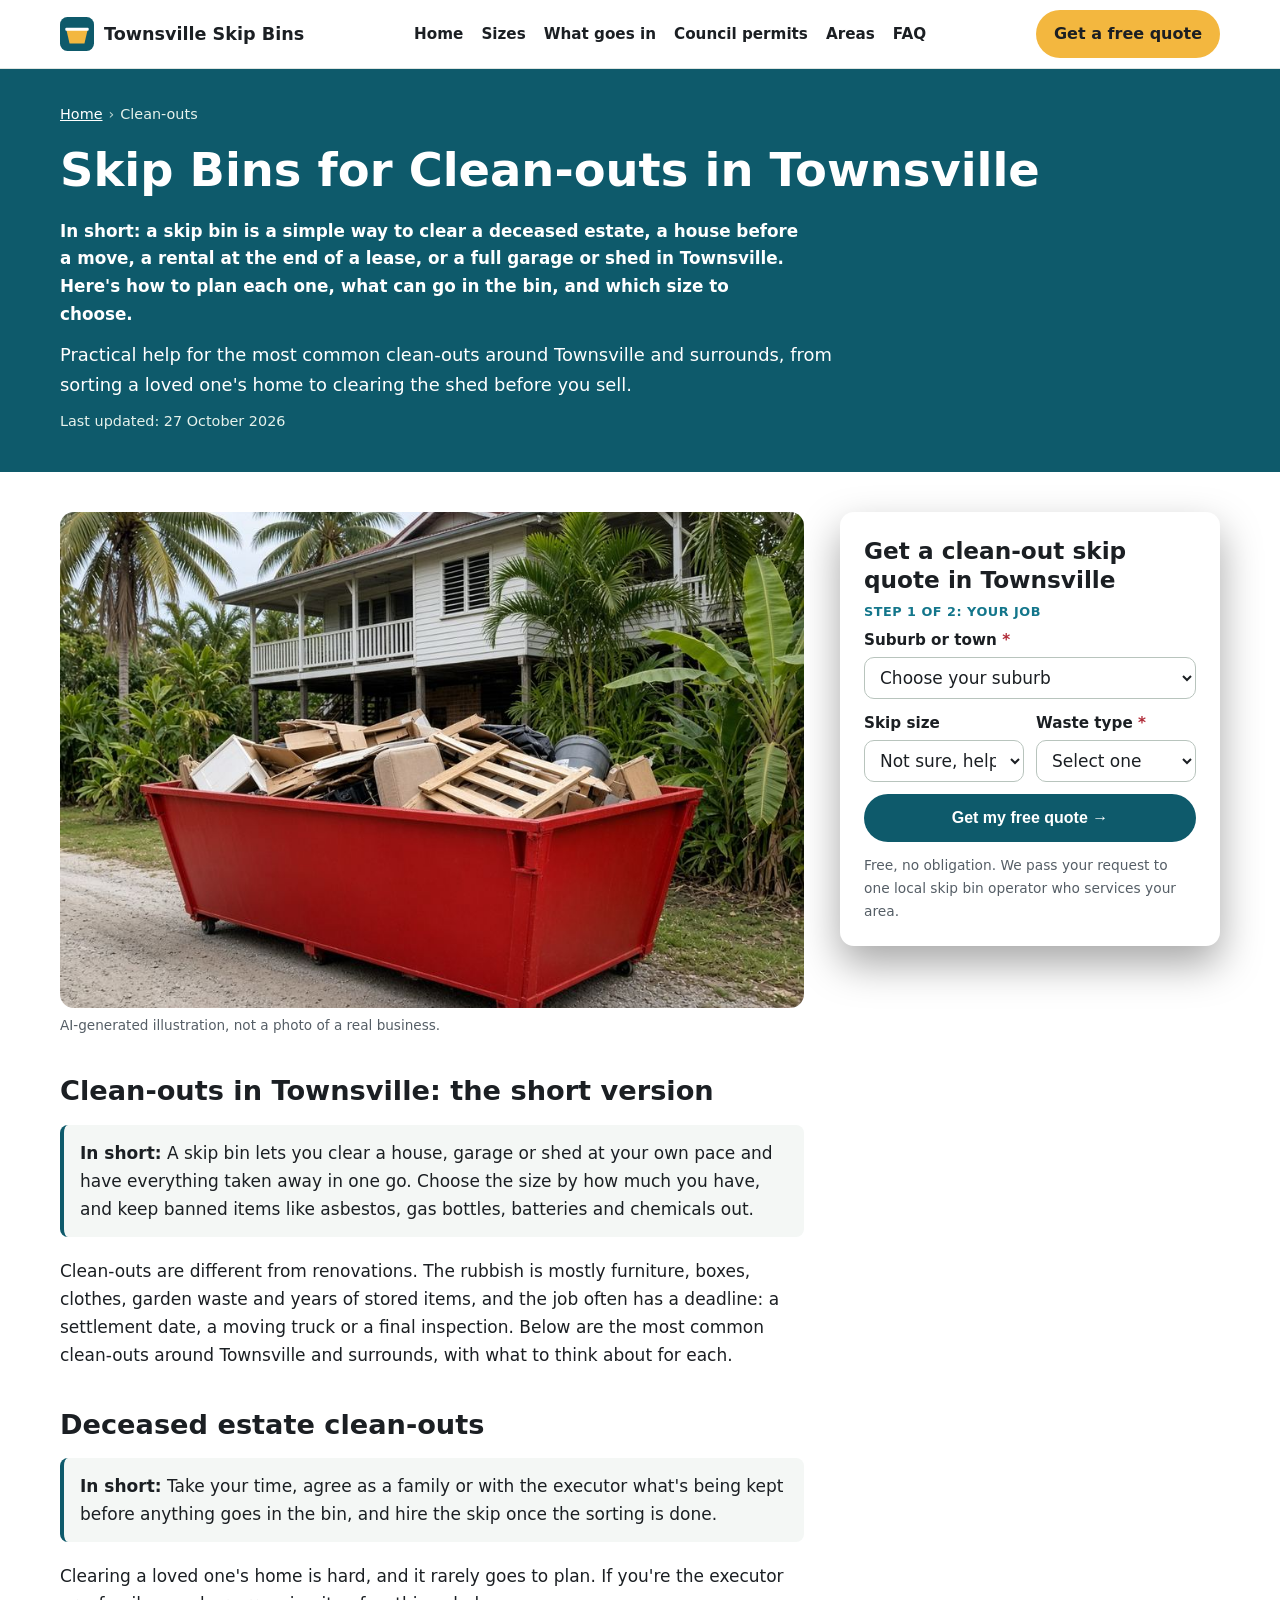
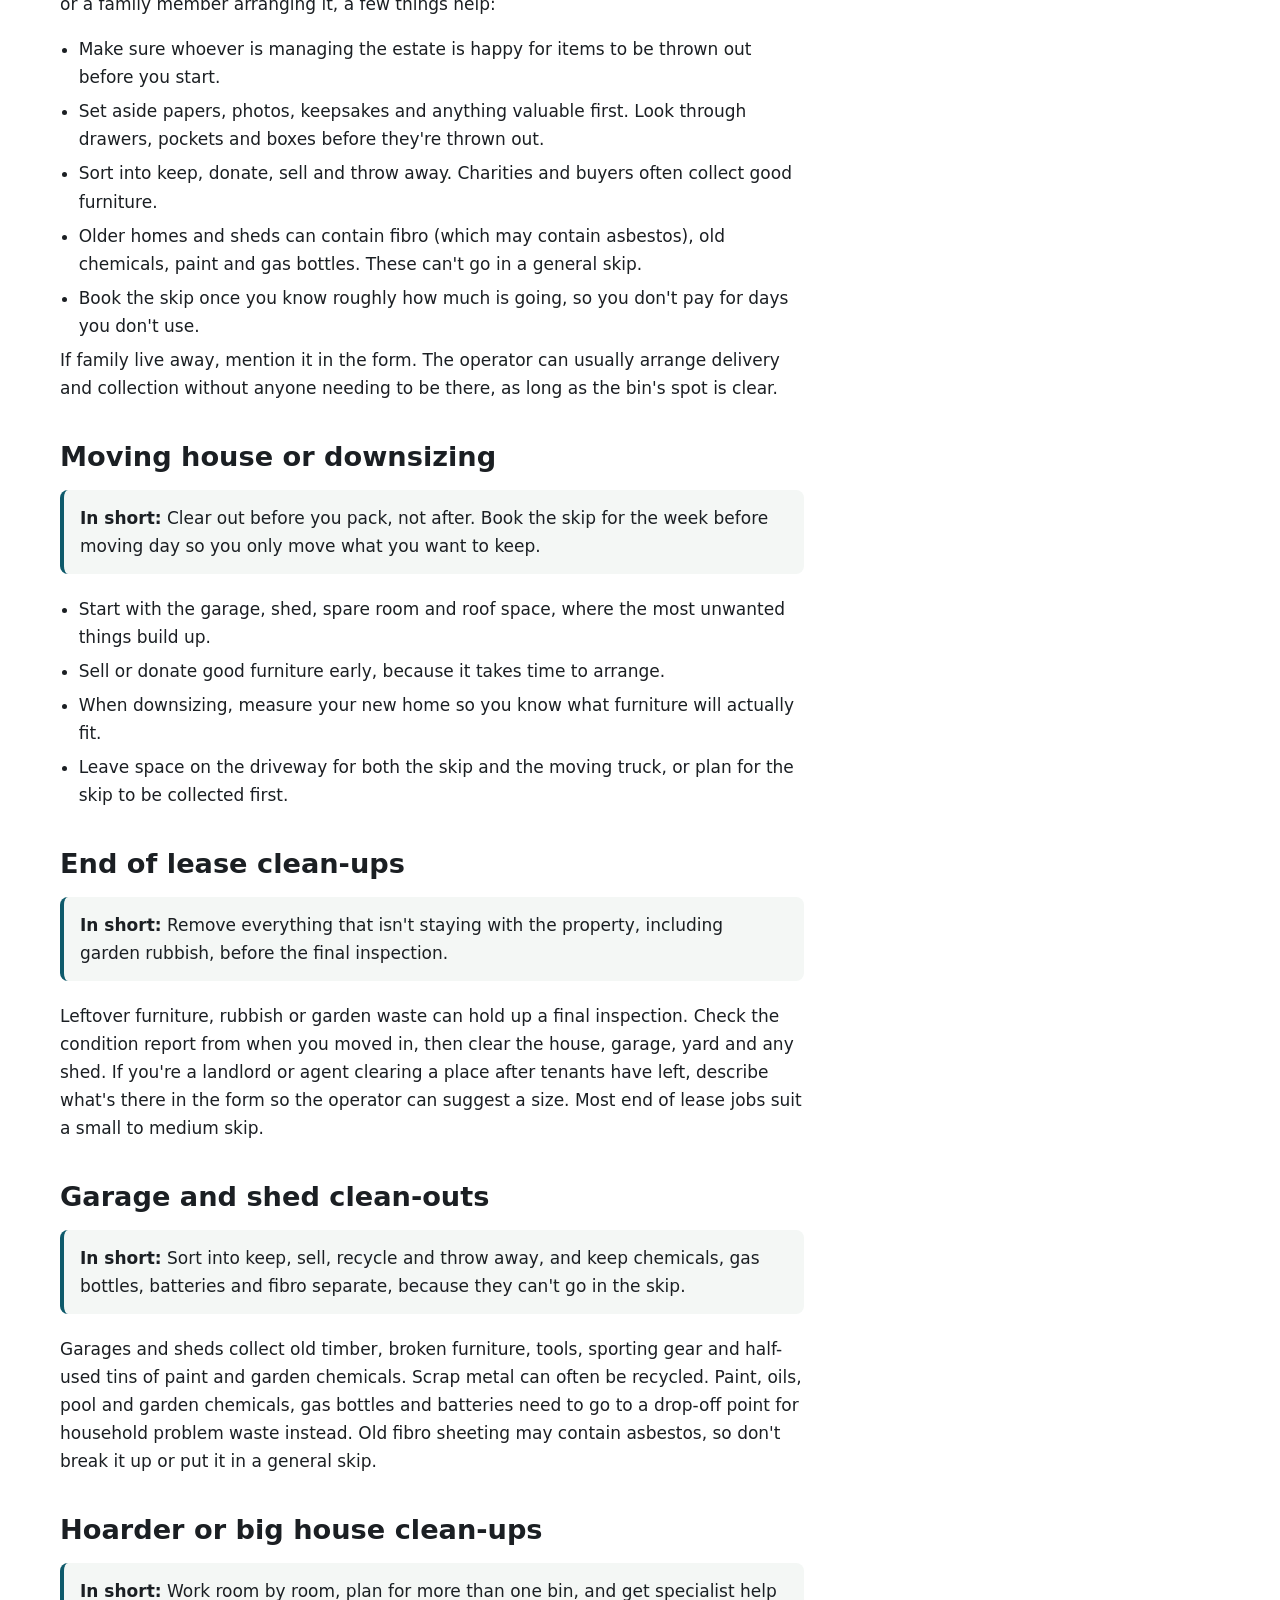
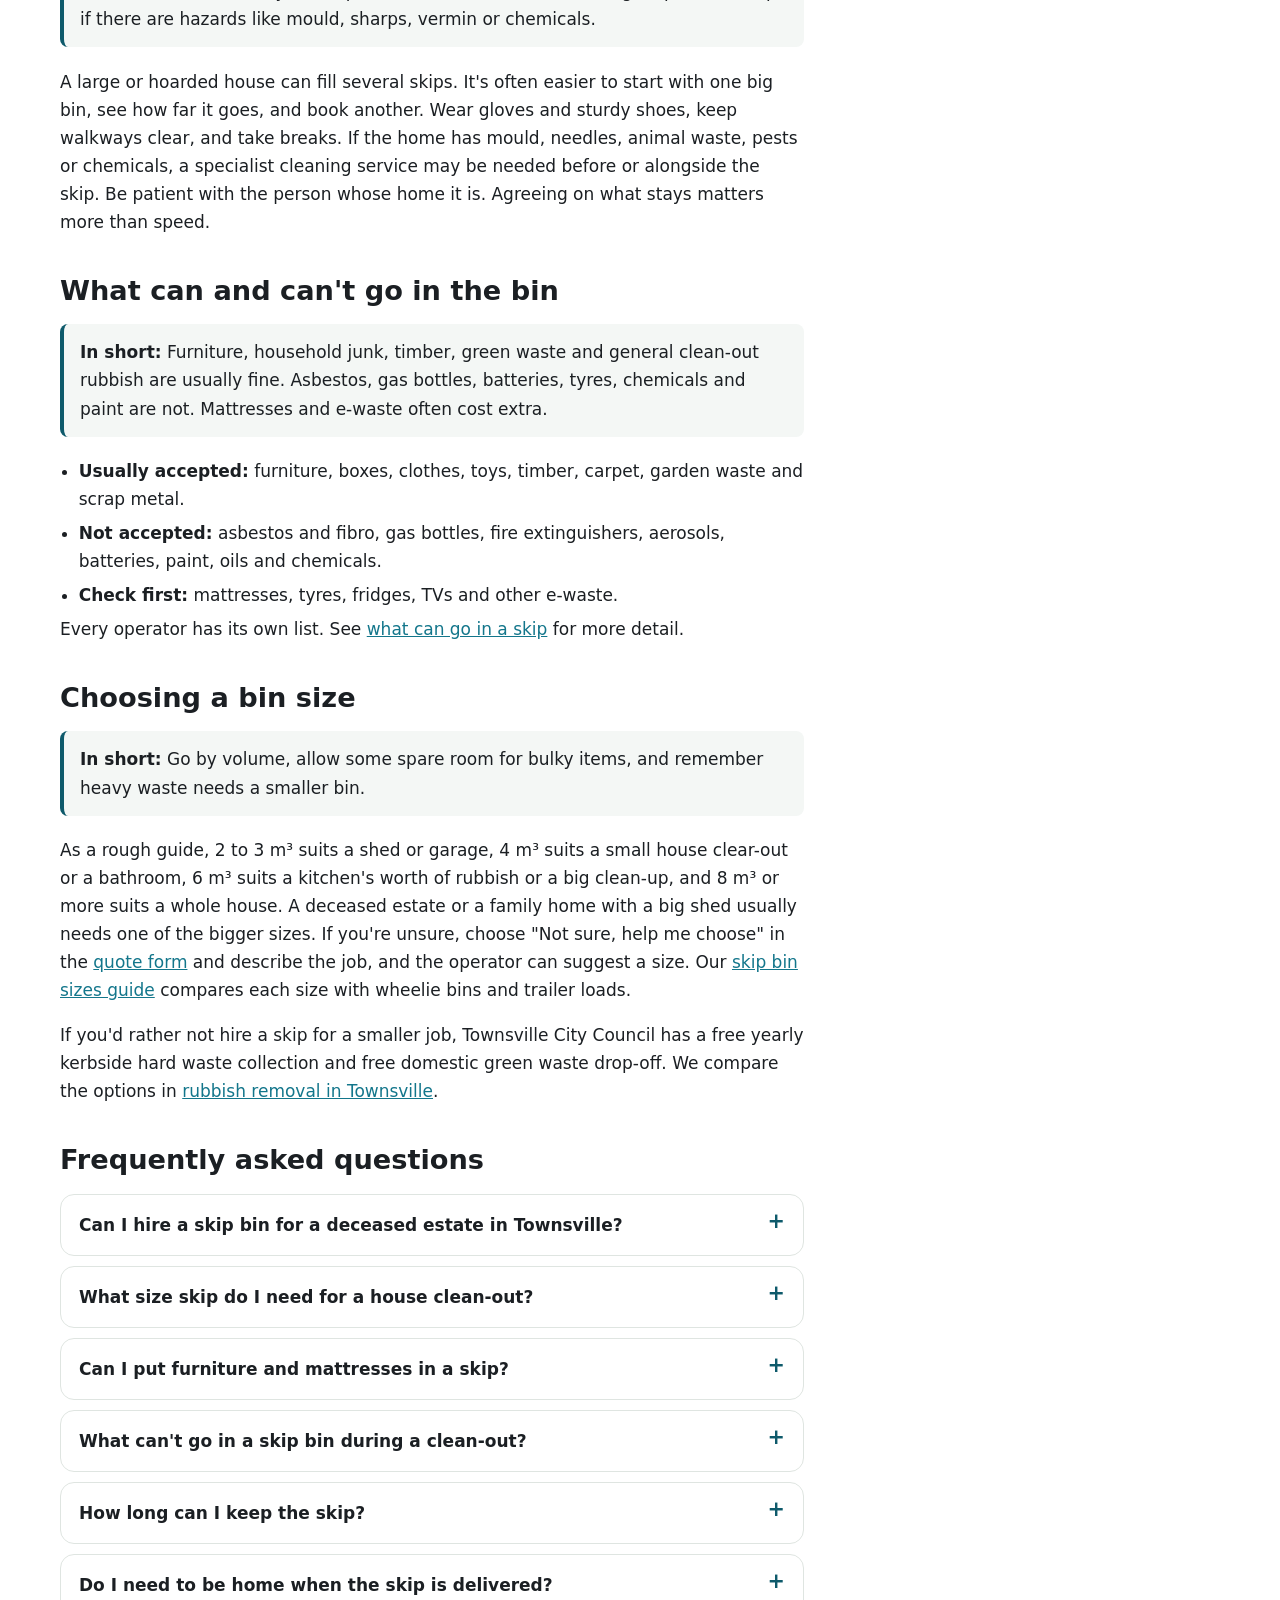
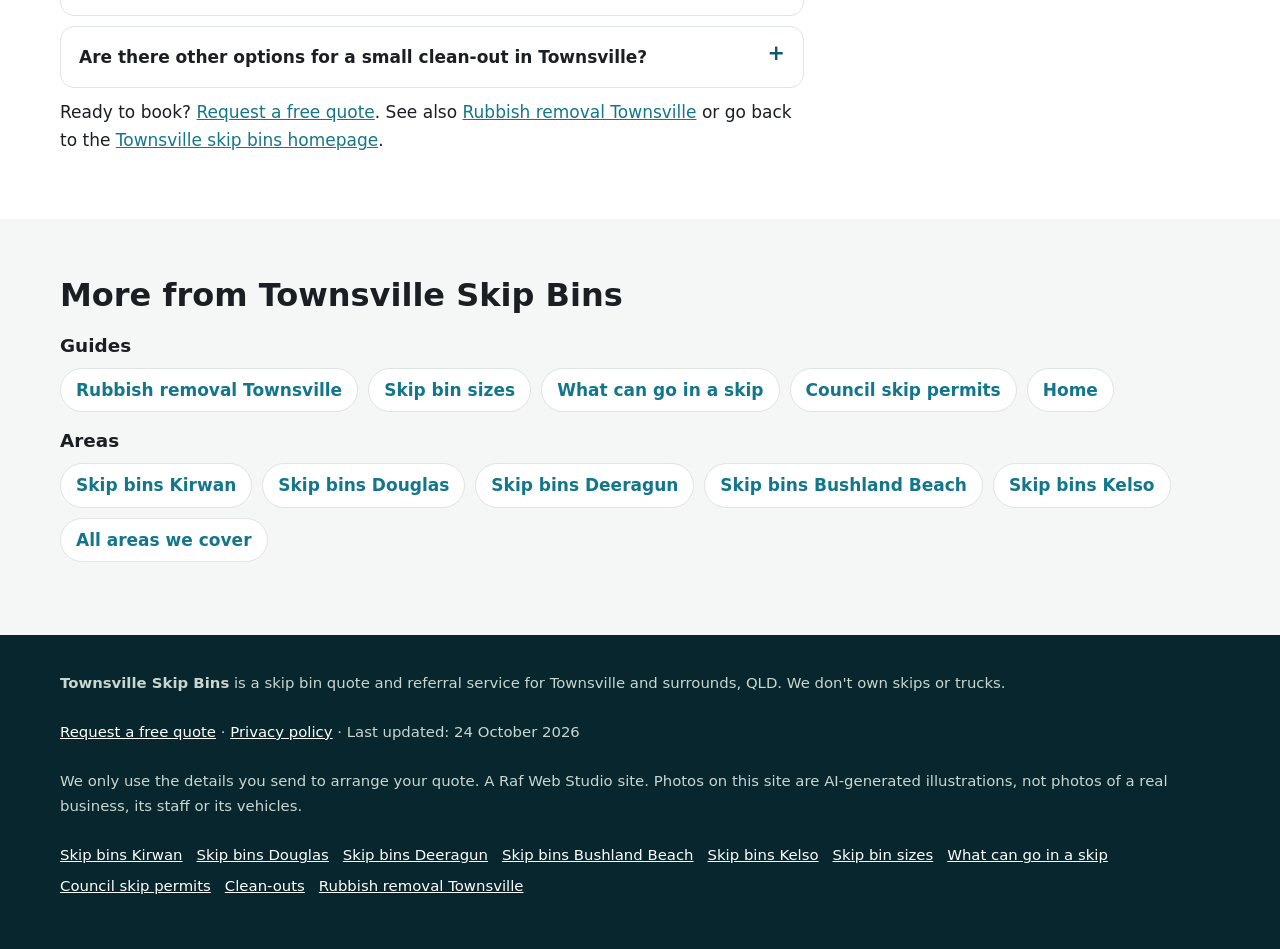
==== clean-outs/index.html @ 920ba697 "SEO batch 3: add /clean-outs/ and /rubbish-removal-townsville/ guides (FAQ schema, quote form, sitem" ====
<!doctype html>
<html lang="en-AU">
<head>
<meta charset="utf-8">
<!-- Search Console verification meta tag goes here once the property is created -->
<meta name="viewport" content="width=device-width, initial-scale=1">
<title>Skip Bins for Clean-outs in Townsville | Deceased Estates, Moving &amp; Garages</title>
<meta name="description" content="Skip bins for clean-outs in Townsville: deceased estates, moving house, downsizing, end of lease, garages, sheds and big house clean-ups. Sizes, what goes in, and a free quote.">
<link rel="canonical" href="https://townsvilleskipbins.com/clean-outs/">
<link rel="icon" href="/favicon.svg" type="image/svg+xml">
<meta name="theme-color" content="#0e5a6b">
<meta property="og:type" content="article">
<meta property="og:locale" content="en_AU">
<meta property="og:site_name" content="Townsville Skip Bins">
<meta property="og:title" content="Skip Bins for Clean-outs in Townsville | Deceased Estates, Moving &amp; Garages">
<meta property="og:description" content="Skip bins for clean-outs in Townsville: deceased estates, moving house, downsizing, end of lease, garages, sheds and big house clean-ups. Sizes, what goes in, and a free quote.">
<meta property="og:url" content="https://townsvilleskipbins.com/clean-outs/">
<meta property="og:image" content="https://townsvilleskipbins.com/img/card-home.jpg">
<meta name="twitter:card" content="summary_large_image">
<script>document.documentElement.classList.add('js')</script>
<link rel="stylesheet" href="/styles.css">

<!-- Google tag (gtag.js) -->
<script async src="https://www.googletagmanager.com/gtag/js?id=G-PF54L7E9ZY"></script>
<script>
  window.dataLayer = window.dataLayer || [];
  function gtag(){dataLayer.push(arguments);}
  gtag('js', new Date());
  gtag('config', 'G-PF54L7E9ZY');
</script>

<script type="application/ld+json">
{
 "@context": "https://schema.org",
 "@type": "WebPage",
 "@id": "https://townsvilleskipbins.com/clean-outs/#webpage",
 "url": "https://townsvilleskipbins.com/clean-outs/",
 "name": "Skip Bins for Clean-outs in Townsville | Deceased Estates, Moving & Garages",
 "description": "Skip bins for clean-outs in Townsville: deceased estates, moving house, downsizing, end of lease, garages, sheds and big house clean-ups. Sizes, what goes in, and a free quote.",
 "inLanguage": "en-AU",
 "dateModified": "2026-10-27",
 "isPartOf": {
  "@id": "https://townsvilleskipbins.com/#website"
 }
}
</script>
<script type="application/ld+json">
{
 "@context": "https://schema.org",
 "@type": "BreadcrumbList",
 "itemListElement": [
  {
   "@type": "ListItem",
   "position": 1,
   "name": "Home",
   "item": "https://townsvilleskipbins.com/"
  },
  {
   "@type": "ListItem",
   "position": 2,
   "name": "Clean-outs",
   "item": "https://townsvilleskipbins.com/clean-outs/"
  }
 ]
}
</script>
<script type="application/ld+json">
{
 "@context": "https://schema.org",
 "@type": "Service",
 "@id": "https://townsvilleskipbins.com/clean-outs/#service",
 "name": "Skip bins for clean-outs in Townsville",
 "serviceType": "Skip bin hire",
 "description": "Skip bins for clean-outs in Townsville: deceased estates, moving house, downsizing, end of lease, garages, sheds and big house clean-ups. Sizes, what goes in, and a free quote.",
 "url": "https://townsvilleskipbins.com/clean-outs/",
 "provider": {
  "@type": "Organization",
  "name": "Townsville Skip Bins",
  "url": "https://townsvilleskipbins.com/"
 },
 "areaServed": [
  {
   "@type": "Place",
   "name": "Townsville, QLD"
  }
 ]
}
</script>
<script type="application/ld+json">
{
 "@context": "https://schema.org",
 "@type": "FAQPage",
 "mainEntity": [
  {
   "@type": "Question",
   "name": "Can I hire a skip bin for a deceased estate in Townsville?",
   "acceptedAnswer": {
    "@type": "Answer",
    "text": "Yes. A skip is a common way to clear a deceased estate. Agree with the executor or family what's being kept before anything goes in, and tell the operator if no one will be at the property for delivery or collection."
   }
  },
  {
   "@type": "Question",
   "name": "What size skip do I need for a house clean-out?",
   "acceptedAnswer": {
    "@type": "Answer",
    "text": "As a rough guide, 2 to 3 m³ suits a shed or garage, 4 m³ suits a small house clear-out or a bathroom, 6 m³ suits a kitchen's worth of rubbish or a big clean-up, and 8 m³ or more suits a whole house. A deceased estate or a family home with a big shed usually needs one of the bigger sizes."
   }
  },
  {
   "@type": "Question",
   "name": "Can I put furniture and mattresses in a skip?",
   "acceptedAnswer": {
    "@type": "Answer",
    "text": "Furniture is usually fine. Many operators accept mattresses for an extra fee, and some don't take them. List them in the quote form so the operator can confirm."
   }
  },
  {
   "@type": "Question",
   "name": "What can't go in a skip bin during a clean-out?",
   "acceptedAnswer": {
    "@type": "Answer",
    "text": "Asbestos and fibro, gas bottles, fire extinguishers, aerosols, batteries, tyres, paint, oils and chemicals. Fridges, TVs and other e-waste may be refused or cost extra."
   }
  },
  {
   "@type": "Question",
   "name": "How long can I keep the skip?",
   "acceptedAnswer": {
    "@type": "Answer",
    "text": "Hire periods differ between operators. Most include a set number of days and charge for extra days. Tell the operator your dates when you request a quote."
   }
  },
  {
   "@type": "Question",
   "name": "Do I need to be home when the skip is delivered?",
   "acceptedAnswer": {
    "@type": "Answer",
    "text": "Usually not, as long as the spot for the bin is clear and the operator knows exactly where to put it. Add delivery notes in the form."
   }
  },
  {
   "@type": "Question",
   "name": "Are there other options for a small clean-out in Townsville?",
   "acceptedAnswer": {
    "@type": "Answer",
    "text": "For a small amount, booking Townsville City Council's free yearly kerbside hard waste collection, or taking it to the Stuart Waste Facility yourself, may be enough. Our rubbish removal guide compares the options."
   }
  }
 ]
}
</script>
</head>
<body>
<a class="skip-link" href="#main">Skip to content</a>

<header class="site-header">
  <div class="wrap">
    <a class="brand" href="/" aria-label="Townsville Skip Bins home">
      <svg viewBox="0 0 64 64" aria-hidden="true"><rect width="64" height="64" rx="14" fill="#0e5a6b"/><path d="M12 24h40l-6 26H18z" fill="#f3b73f"/><rect x="10" y="20" width="44" height="6" rx="2" fill="#fff"/></svg>
      Townsville Skip Bins
    </a>
    <nav class="nav" aria-label="Main">
      <a href="/">Home</a>
      <a href="/skip-bin-sizes/">Sizes</a>
      <a href="/what-can-go-in-a-skip/">What goes in</a>
      <a href="/skip-bin-council-permit/">Council permits</a>
      <a href="/#areas">Areas</a>
      <a href="/#faq">FAQ</a>
    </nav>
    <a class="btn btn-call header-call" href="#quote">Get a free quote</a>
  </div>
</header>

<main id="main">
<section class="page-hero" aria-labelledby="h1">
  <div class="wrap">
    <nav class="crumbs" aria-label="Breadcrumb"><ol><li><a href="https://townsvilleskipbins.com/">Home</a></li><li aria-current="page">Clean-outs</li></ol></nav>
    <h1 id="h1">Skip Bins for Clean-outs in Townsville</h1>
    <p class="summary">In short: a skip bin is a simple way to clear a deceased estate, a house before a move, a rental at the end of a lease, or a full garage or shed in Townsville. Here&#x27;s how to plan each one, what can go in the bin, and which size to choose.</p>
    <p class="lead">Practical help for the most common clean-outs around Townsville and surrounds, from sorting a loved one&#x27;s home to clearing the shed before you sell.</p>
    <p class="updated">Last updated: 27 October 2026</p>
  </div>
</section>
<div class="wrap page-grid">
  <article class="page-body">
<figure><img src="/img/card-home.jpg" width="900" height="600" style="aspect-ratio:3/2;object-fit:cover" alt="Illustration of a red skip bin outside a highset house during a clean-out" decoding="async"><figcaption>AI-generated illustration, not a photo of a real business.</figcaption></figure>
<h2>Clean-outs in Townsville: the short version</h2>
<p class="callout"><strong>In short:</strong> A skip bin lets you clear a house, garage or shed at your own pace and have everything taken away in one go. Choose the size by how much you have, and keep banned items like asbestos, gas bottles, batteries and chemicals out.</p><p>Clean-outs are different from renovations. The rubbish is mostly furniture, boxes, clothes, garden waste and years of stored items, and the job often has a deadline: a settlement date, a moving truck or a final inspection. Below are the most common clean-outs around Townsville and surrounds, with what to think about for each.</p>
<h2>Deceased estate clean-outs</h2>
<p class="callout"><strong>In short:</strong> Take your time, agree as a family or with the executor what's being kept before anything goes in the bin, and hire the skip once the sorting is done.</p><p>Clearing a loved one's home is hard, and it rarely goes to plan. If you're the executor or a family member arranging it, a few things help:</p><ul class="clean"><li>Make sure whoever is managing the estate is happy for items to be thrown out before you start.</li><li>Set aside papers, photos, keepsakes and anything valuable first. Look through drawers, pockets and boxes before they're thrown out.</li><li>Sort into keep, donate, sell and throw away. Charities and buyers often collect good furniture.</li><li>Older homes and sheds can contain fibro (which may contain asbestos), old chemicals, paint and gas bottles. These can't go in a general skip.</li><li>Book the skip once you know roughly how much is going, so you don't pay for days you don't use.</li></ul><p>If family live away, mention it in the form. The operator can usually arrange delivery and collection without anyone needing to be there, as long as the bin's spot is clear.</p>
<h2>Moving house or downsizing</h2>
<p class="callout"><strong>In short:</strong> Clear out before you pack, not after. Book the skip for the week before moving day so you only move what you want to keep.</p><ul class="clean"><li>Start with the garage, shed, spare room and roof space, where the most unwanted things build up.</li><li>Sell or donate good furniture early, because it takes time to arrange.</li><li>When downsizing, measure your new home so you know what furniture will actually fit.</li><li>Leave space on the driveway for both the skip and the moving truck, or plan for the skip to be collected first.</li></ul>
<h2>End of lease clean-ups</h2>
<p class="callout"><strong>In short:</strong> Remove everything that isn't staying with the property, including garden rubbish, before the final inspection.</p><p>Leftover furniture, rubbish or garden waste can hold up a final inspection. Check the condition report from when you moved in, then clear the house, garage, yard and any shed. If you're a landlord or agent clearing a place after tenants have left, describe what's there in the form so the operator can suggest a size. Most end of lease jobs suit a small to medium skip.</p>
<h2>Garage and shed clean-outs</h2>
<p class="callout"><strong>In short:</strong> Sort into keep, sell, recycle and throw away, and keep chemicals, gas bottles, batteries and fibro separate, because they can't go in the skip.</p><p>Garages and sheds collect old timber, broken furniture, tools, sporting gear and half-used tins of paint and garden chemicals. Scrap metal can often be recycled. Paint, oils, pool and garden chemicals, gas bottles and batteries need to go to a drop-off point for household problem waste instead. Old fibro sheeting may contain asbestos, so don't break it up or put it in a general skip.</p>
<h2>Hoarder or big house clean-ups</h2>
<p class="callout"><strong>In short:</strong> Work room by room, plan for more than one bin, and get specialist help if there are hazards like mould, sharps, vermin or chemicals.</p><p>A large or hoarded house can fill several skips. It's often easier to start with one big bin, see how far it goes, and book another. Wear gloves and sturdy shoes, keep walkways clear, and take breaks. If the home has mould, needles, animal waste, pests or chemicals, a specialist cleaning service may be needed before or alongside the skip. Be patient with the person whose home it is. Agreeing on what stays matters more than speed.</p>
<h2>What can and can&#x27;t go in the bin</h2>
<p class="callout"><strong>In short:</strong> Furniture, household junk, timber, green waste and general clean-out rubbish are usually fine. Asbestos, gas bottles, batteries, tyres, chemicals and paint are not. Mattresses and e-waste often cost extra.</p><ul class="clean"><li><strong>Usually accepted:</strong> furniture, boxes, clothes, toys, timber, carpet, garden waste and scrap metal.</li><li><strong>Not accepted:</strong> asbestos and fibro, gas bottles, fire extinguishers, aerosols, batteries, paint, oils and chemicals.</li><li><strong>Check first:</strong> mattresses, tyres, fridges, TVs and other e-waste.</li></ul><p>Every operator has its own list. See <a href="/what-can-go-in-a-skip/">what can go in a skip</a> for more detail.</p>
<h2>Choosing a bin size</h2>
<p class="callout"><strong>In short:</strong> Go by volume, allow some spare room for bulky items, and remember heavy waste needs a smaller bin.</p><p>As a rough guide, 2 to 3 m³ suits a shed or garage, 4 m³ suits a small house clear-out or a bathroom, 6 m³ suits a kitchen's worth of rubbish or a big clean-up, and 8 m³ or more suits a whole house. A deceased estate or a family home with a big shed usually needs one of the bigger sizes. If you're unsure, choose "Not sure, help me choose" in the <a href="#quote">quote form</a> and describe the job, and the operator can suggest a size. Our <a href="/skip-bin-sizes/">skip bin sizes guide</a> compares each size with wheelie bins and trailer loads.</p><p>If you'd rather not hire a skip for a smaller job, Townsville City Council has a free yearly kerbside hard waste collection and free domestic green waste drop-off. We compare the options in <a href="/rubbish-removal-townsville/">rubbish removal in Townsville</a>.</p>
<h2 id="faq-h">Frequently asked questions</h2>
<details><summary>Can I hire a skip bin for a deceased estate in Townsville?</summary><p>Yes. A skip is a common way to clear a deceased estate. Agree with the executor or family what&#x27;s being kept before anything goes in, and tell the operator if no one will be at the property for delivery or collection.</p></details><details><summary>What size skip do I need for a house clean-out?</summary><p>As a rough guide, 2 to 3 m³ suits a shed or garage, 4 m³ suits a small house clear-out or a bathroom, 6 m³ suits a kitchen&#x27;s worth of rubbish or a big clean-up, and 8 m³ or more suits a whole house. A deceased estate or a family home with a big shed usually needs one of the bigger sizes.</p></details><details><summary>Can I put furniture and mattresses in a skip?</summary><p>Furniture is usually fine. Many operators accept mattresses for an extra fee, and some don&#x27;t take them. List them in the quote form so the operator can confirm.</p></details><details><summary>What can&#x27;t go in a skip bin during a clean-out?</summary><p>Asbestos and fibro, gas bottles, fire extinguishers, aerosols, batteries, tyres, paint, oils and chemicals. Fridges, TVs and other e-waste may be refused or cost extra.</p></details><details><summary>How long can I keep the skip?</summary><p>Hire periods differ between operators. Most include a set number of days and charge for extra days. Tell the operator your dates when you request a quote.</p></details><details><summary>Do I need to be home when the skip is delivered?</summary><p>Usually not, as long as the spot for the bin is clear and the operator knows exactly where to put it. Add delivery notes in the form.</p></details><details><summary>Are there other options for a small clean-out in Townsville?</summary><p>For a small amount, booking Townsville City Council&#x27;s free yearly kerbside hard waste collection, or taking it to the Stuart Waste Facility yourself, may be enough. Our rubbish removal guide compares the options.</p></details>
<p>Ready to book? <a href="#quote">Request a free quote</a>. See also <a href="/rubbish-removal-townsville/">Rubbish removal Townsville</a> or go back to the <a href="/">Townsville skip bins homepage</a>.</p>

  </article>
  <aside class="page-aside">
    <div class="hero-form-card" id="quote">
      <h2 id="quote-h">Get a clean-out skip quote in Townsville</h2>
      <form class="quote-form two-step" id="quote-form" action="https://formsubmit.co/quotes@townsvilleskipbins.com" method="post" novalidate>
        <input type="hidden" name="_subject" value="New quote request – townsvilleskipbins.com">
        <input type="hidden" name="_captcha" value="true">
        <input type="hidden" name="_template" value="table">
        <input type="hidden" name="_next" value="https://townsvilleskipbins.com/thanks.html">
        <input type="text" name="_honey" style="display:none" tabindex="-1" autocomplete="off" aria-hidden="true">
        <input type="hidden" name="source" value="townsvilleskipbins.com">
        <input type="hidden" name="page" value="/clean-outs/">
        <fieldset class="step step-1">
          <legend class="step-label">Step 1 of 2: your job</legend>
          <div class="full"><label for="suburb">Suburb or town <span class="req" aria-hidden="true">*</span></label>
            <select id="suburb" name="suburb" required><option value="">Choose your suburb</option><option>Townsville City</option><option>North Ward</option><option>South Townsville</option><option>Railway Estate</option><option>Hermit Park</option><option>Mundingburra</option><option>Aitkenvale</option><option>Annandale</option><option>Douglas</option><option>Kirwan</option><option>Thuringowa Central</option><option>Condon</option><option>Rasmussen</option><option>Kelso</option><option>Deeragun</option><option>Bushland Beach</option><option>Burdell</option><option>Mount Low</option><option>Idalia</option><option>Cranbrook</option><option>Heatley</option><option>Garbutt</option><option>Wulguru</option><option>Stuart</option><option value="Other">Other (tell us below)</option></select></div>
          <div class="full other-wrap"><label for="suburb_other">Other suburb or town</label><input id="suburb_other" name="suburb_other" type="text" autocomplete="address-level2"></div>
          <div><label for="size">Skip size</label>
            <select id="size" name="skip_size"><option value="Not sure">Not sure, help me choose</option><option>Skip bag (about 1 m³)</option><option>2 m³</option><option>3 m³</option><option>4 m³</option><option>6 m³</option><option>8 m³</option><option>9 m³</option><option>10–12 m³</option><option>Larger / hook-lift</option></select></div>
          <div><label for="waste">Waste type <span class="req" aria-hidden="true">*</span></label>
            <select id="waste" name="waste_type" required><option value="">Select one</option><option>General household</option><option>Green waste</option><option>Mixed renovation / building</option><option>Soil, concrete or bricks</option><option>Mixed, not sure</option><option>May contain asbestos</option></select></div>
          <div class="full js-only"><button class="btn btn-primary btn-block" type="button" id="to-step-2">Get my free quote →</button></div>
          <p class="microcopy full">Free, no obligation. We pass your request to one local skip bin operator who services your area.</p>
          <p class="form-error full" id="step1-error" role="alert" hidden>Please choose your suburb and waste type.</p>
        </fieldset>
        <fieldset class="step step-2" id="step-2">
          <legend class="step-label">Step 2 of 2: your details</legend>
          <div><label for="name">Name <span class="req" aria-hidden="true">*</span></label><input id="name" name="name" type="text" autocomplete="name" required></div>
          <div><label for="phone">Phone <span class="req" aria-hidden="true">*</span></label><input id="phone" name="phone" type="tel" autocomplete="tel" inputmode="tel" required></div>
          <div><label for="email">Email</label><input id="email" name="email" type="email" autocomplete="email"></div>
          <div><label for="date">Delivery date</label><input id="date" name="preferred_date" type="date"></div>
          <div class="full"><label for="message">Anything else?</label><textarea id="message" name="message" rows="2" placeholder="e.g. storm clean-up, highset reno, rental clean-out in Douglas, 7 days"></textarea></div>
          <p class="consent full">By sending this form you agree we can share your details with one local skip bin operator so they can quote for your job. See our <a href="/privacy.html">privacy policy</a>.</p>
          <div class="full step2-actions"><button class="btn btn-primary" type="submit">Send my quote request</button><button class="btn-link js-only" type="button" id="back-1">← Back</button></div>
        </fieldset>
      </form>
    </div>
  </aside>
</div>
<section class="alt" aria-labelledby="more-h">
  <div class="wrap">
    <h2 id="more-h">More from Townsville Skip Bins</h2>
    <h3>Guides</h3>
    <ul class="link-list"><li><a href="/rubbish-removal-townsville/">Rubbish removal Townsville</a></li><li><a href="/skip-bin-sizes/">Skip bin sizes</a></li><li><a href="/what-can-go-in-a-skip/">What can go in a skip</a></li><li><a href="/skip-bin-council-permit/">Council skip permits</a></li><li><a href="/">Home</a></li></ul>
    <h3>Areas</h3>
    <ul class="link-list"><li><a href="/skip-bins-kirwan/">Skip bins Kirwan</a></li><li><a href="/skip-bins-douglas/">Skip bins Douglas</a></li><li><a href="/skip-bins-deeragun/">Skip bins Deeragun</a></li><li><a href="/skip-bins-bushland-beach/">Skip bins Bushland Beach</a></li><li><a href="/skip-bins-kelso/">Skip bins Kelso</a></li><li><a href="/#areas">All areas we cover</a></li></ul>
  </div>
</section>
</main>

<footer class="site-footer">
  <div class="wrap">
    <p><strong>Townsville Skip Bins</strong> is a skip bin quote and referral service for Townsville and surrounds, QLD. We don't own skips or trucks.</p>
    <p><a href="#quote">Request a free quote</a> · <a href="/privacy.html">Privacy policy</a> · Last updated: 24 October 2026</p>
    <p>We only use the details you send to arrange your quote. A Raf Web Studio site. Photos on this site are AI-generated illustrations, not photos of a real business, its staff or its vehicles.</p>
    <p class="footer-links"><a href="/skip-bins-kirwan/">Skip bins Kirwan</a> <a href="/skip-bins-douglas/">Skip bins Douglas</a> <a href="/skip-bins-deeragun/">Skip bins Deeragun</a> <a href="/skip-bins-bushland-beach/">Skip bins Bushland Beach</a> <a href="/skip-bins-kelso/">Skip bins Kelso</a> <a href="/skip-bin-sizes/">Skip bin sizes</a> <a href="/what-can-go-in-a-skip/">What can go in a skip</a> <a href="/skip-bin-council-permit/">Council skip permits</a> <a href="/clean-outs/">Clean-outs</a> <a href="/rubbish-removal-townsville/">Rubbish removal Townsville</a></p>
  </div>
</footer>

<div class="mobile-call" aria-label="Quick contact">
  <a class="btn btn-call" href="#quote">Get a free quote</a>
</div>
<script src="/form.js" defer></script>
</body>
</html>
---- styles.css ----
:root{
  --green:#0e5a6b;--green-2:#13768b;--yellow:#f3b73f;--ink:#1b1f23;--muted:#555e66;
  --bg:#ffffff;--soft:#f4f7f5;--line:#dfe5e1;--radius:14px;--max:1200px;
}
*{box-sizing:border-box}
html{scroll-behavior:smooth}
body{margin:0;font-family:system-ui,-apple-system,"Segoe UI",Roboto,Arial,sans-serif;color:var(--ink);background:var(--bg);line-height:1.65;font-size:17px;padding-bottom:72px}
@media(min-width:800px){body{padding-bottom:0}}
img,svg{max-width:100%}
a{color:var(--green-2)}
a:focus-visible,button:focus-visible,input:focus-visible,select:focus-visible,textarea:focus-visible{outline:3px solid var(--yellow);outline-offset:2px}
.wrap{max-width:var(--max);margin:0 auto;padding:0 20px}
.skip-link{position:absolute;left:-999px;top:0;background:#fff;padding:8px 12px;z-index:100}
.skip-link:focus{left:8px}
h1,h2,h3{line-height:1.25;margin:0 0 .6em}
h1{font-size:clamp(1.9rem,4.5vw,2.9rem)}
h2{font-size:clamp(1.5rem,3vw,2rem);margin-top:0}
h3{font-size:1.15rem}
p{margin:0 0 1em}

/* header */
.site-header{background:#fff;border-bottom:1px solid var(--line);position:sticky;top:0;z-index:50}
.site-header .wrap{display:flex;align-items:center;justify-content:space-between;gap:16px;padding-top:10px;padding-bottom:10px}
.brand{display:flex;align-items:center;gap:10px;font-weight:800;color:var(--ink);text-decoration:none;font-size:1.1rem}
.brand svg{width:34px;height:34px}
.nav{display:none;gap:18px}
.nav a{color:var(--ink);text-decoration:none;font-weight:600;font-size:.95rem}
.nav a:hover{color:var(--green-2)}
@media(min-width:900px){.nav{display:flex}}

/* buttons */
.btn{display:inline-flex;align-items:center;justify-content:center;gap:8px;font-weight:700;border-radius:999px;padding:13px 22px;text-decoration:none;border:2px solid transparent;cursor:pointer;font-size:1rem}
.btn svg{width:20px;height:20px}
.btn-call{background:var(--yellow);color:#1b1f23}
.btn-call:hover{background:#f3b73f}
.btn-ghost{background:transparent;color:#fff;border-color:rgba(255,255,255,.7)}
.btn-ghost:hover{background:rgba(255,255,255,.12)}
.btn-primary{background:var(--green);color:#fff}
.btn-primary:hover{background:var(--green-2)}
.header-call{display:none}
@media(min-width:600px){.header-call{display:inline-flex;padding:9px 16px}}

/* hero */
.hero{background:linear-gradient(135deg,#0e5a6b 0%,#13768b 60%,#13768b 100%);color:#fff;padding:48px 0 56px}
.hero .wrap{display:grid;gap:32px}
@media(min-width:900px){.hero .wrap{grid-template-columns:1.15fr .85fr;align-items:center}}
.hero p.lead{font-size:1.15rem;color:#e6f2ec;max-width:38em}
.hero .ctas{display:flex;flex-wrap:wrap;gap:12px;margin:22px 0 18px}
.ticks{list-style:none;padding:0;margin:0;display:grid;gap:6px;color:#e6f2ec}
.ticks li{display:flex;gap:8px;align-items:flex-start}
.ticks svg{flex:0 0 20px;width:20px;height:20px;margin-top:3px}
.hero-card{background:#fff;color:var(--ink);border-radius:var(--radius);padding:22px;box-shadow:0 12px 30px rgba(0,0,0,.18)}
.hero-card h2{font-size:1.25rem}
.hero-card ol{margin:0;padding-left:1.2em}
.hero-card li{margin-bottom:.5em}

/* sections */
section{padding:56px 0}
section.alt{background:var(--soft)}
.intro{max-width:46em}
.grid{display:grid;gap:18px}
@media(min-width:700px){.grid-2{grid-template-columns:1fr 1fr}.grid-3{grid-template-columns:repeat(3,1fr)}}
.card{background:#fff;border:1px solid var(--line);border-radius:var(--radius);padding:20px}
.card .size{display:inline-block;background:var(--green);color:#fff;font-weight:800;border-radius:8px;padding:3px 10px;margin-bottom:8px}
.icon{width:36px;height:36px;color:var(--green);margin-bottom:6px}

table{width:100%;border-collapse:collapse;background:#fff;border-radius:var(--radius);overflow:hidden;border:1px solid var(--line)}
caption{text-align:left;font-weight:700;padding:0 0 10px}
th,td{padding:12px 14px;text-align:left;border-bottom:1px solid var(--line);vertical-align:top}
th{background:#e9f1ec;font-size:.95rem}
.table-scroll{overflow-x:auto}
.note{font-size:.93rem;color:var(--muted)}
.yes h3{color:var(--green)}
.no h3{color:#b02a37}
ul.clean{padding-left:1.1em;margin:0}
ul.clean li{margin-bottom:.35em}

.areas{display:flex;flex-wrap:wrap;gap:8px;list-style:none;padding:0;margin:0 0 1em}
.areas li{background:#fff;border:1px solid var(--line);border-radius:999px;padding:6px 14px;font-size:.95rem}

/* faq */
details{background:#fff;border:1px solid var(--line);border-radius:var(--radius);padding:4px 18px;margin-bottom:10px}
summary{cursor:pointer;font-weight:700;padding:12px 0;list-style:none}
summary::-webkit-details-marker{display:none}
summary::after{content:"+";float:right;font-size:1.3rem;line-height:1;color:var(--green)}
details[open] summary::after{content:"–"}

/* form */
.quote{background:var(--green);color:#fff}
.quote .wrap{display:grid;gap:28px}
@media(min-width:900px){.quote .wrap{grid-template-columns:.8fr 1.2fr}}
.quote p{color:#e6f2ec}
form.quote-form{background:#fff;color:var(--ink);border-radius:var(--radius);padding:22px;display:grid;gap:14px}
@media(min-width:600px){form.quote-form{grid-template-columns:1fr 1fr}.full{grid-column:1/-1}}
label{display:block;font-weight:600;font-size:.95rem;margin-bottom:4px}
input,select,textarea{width:100%;font:inherit;padding:11px 12px;border:1.5px solid #b8c4bd;border-radius:10px;background:#fff;color:var(--ink)}
textarea{min-height:110px;resize:vertical}
.req{color:#b02a37}
.consent{font-size:.88rem;color:var(--muted)}

/* footer */
.site-footer{background:#08262d;color:#c9d6cf;padding:36px 0;font-size:.93rem}
.site-footer a{color:#fff}
.site-footer .wrap{display:grid;gap:10px}

/* sticky mobile call bar */
.mobile-call{position:fixed;left:0;right:0;bottom:0;z-index:60;display:flex;gap:8px;padding:10px 12px;background:#fff;border-top:1px solid var(--line);box-shadow:0 -6px 18px rgba(0,0,0,.08)}
.mobile-call .btn{flex:1;padding:12px 10px}
@media(min-width:800px){.mobile-call{display:none}}

.legal{max-width:46em;padding:40px 20px 60px;margin:0 auto}
.legal h1{font-size:2rem}

/* images */
.about-grid{display:grid;gap:28px;align-items:center}
@media(min-width:900px){.about-grid{grid-template-columns:1.2fr .8fr}}
figure{margin:0}
.photo img{width:100%;height:auto;display:block;border-radius:var(--radius)}
.photo figcaption,.size-figs figcaption{font-size:.85rem;color:var(--muted);margin-top:6px}
.local-photo{max-width:720px;margin-top:8px}
.size-figs{display:grid;gap:14px;margin:6px 0 10px;grid-template-columns:1fr}
@media(min-width:600px){.size-figs{grid-template-columns:1fr 1fr}}
.size-figs img{width:100%;height:auto;display:block;border-radius:10px;border:1px solid var(--line);background:#f4f7f5}
.size-figs figcaption{font-weight:700;color:var(--ink)}
.credits{font-size:.8rem;color:#9fb3a8}

/* banner hero */
.hero{position:relative;overflow:hidden;background:#08262d;padding:56px 0 64px}
.hero-bg,.hero-bg img{position:absolute;inset:0;width:100%;height:100%}
.hero-bg img{object-fit:cover;object-position:center 40%;filter:brightness(1.08)}
.hero::before{content:"";position:absolute;inset:0;z-index:1;background:linear-gradient(90deg,rgba(8,24,16,.58) 0%,rgba(8,24,16,.36) 45%,rgba(8,24,16,.14) 100%)}
.hero .wrap.hero-grid{position:relative;z-index:2;display:grid;gap:32px;align-items:center}
@media(min-width:960px){.hero .wrap.hero-grid{grid-template-columns:1.05fr .95fr;gap:48px}.hero{padding:72px 0 80px}}
.hero h1{text-shadow:0 2px 4px rgba(0,0,0,.45),0 4px 22px rgba(0,0,0,.45)}
.hero .lead,.hero .updated{text-shadow:0 1px 3px rgba(0,0,0,.6)}
.hero-copy .ticks{margin:6px 0 20px}
.hero-copy .ctas{margin:0}
.hero-form-card{background:#fff;color:var(--ink);border-radius:var(--radius);padding:24px;box-shadow:0 18px 40px rgba(0,0,0,.35);scroll-margin-top:80px}
.hero-form-card h2{font-size:1.45rem;margin-bottom:.3em}
.hero-form-card .form-intro{color:var(--muted);font-size:.95rem;margin-bottom:12px}
.hero-form-card form.quote-form{padding:0;box-shadow:none;border-radius:0;gap:12px}
.hero-form-card input,.hero-form-card select,.hero-form-card textarea{padding:9px 11px}
.hero-form-card textarea{min-height:72px}
.hero-form-card .consent{margin:10px 0 0}
.photo-credit{position:absolute;right:10px;bottom:6px;z-index:2;margin:0;font-size:.72rem;color:rgba(255,255,255,.8)}
.photo-credit a{color:#fff}
.how-card{background:#fff;color:var(--ink);border-radius:var(--radius);padding:22px}
.how-card ol{margin:0;padding-left:1.2em}.how-card li{margin-bottom:.5em}

/* v2 */
.hero .lead{color:#fff}
.updated{font-size:.85rem;color:#e6f2ec;margin:14px 0 0}
.updated-dark{font-size:.9rem;color:var(--muted);font-weight:600;margin-top:-.4em}
fieldset{border:0;margin:0;padding:0;min-width:0}
.step{display:grid;gap:12px;grid-template-columns:1fr}
@media(min-width:600px){.step{grid-template-columns:1fr 1fr}}
.step-label{font-size:.8rem;font-weight:700;text-transform:uppercase;letter-spacing:.04em;color:var(--green-2);margin-bottom:6px;padding:0}
.step-2{margin-top:16px}
.js .is-step-1 .step-2{display:none}
.js .is-step-2 .step-1{display:none}
.js .is-step-2 .step-2{margin-top:0}
.js-only{display:none}
.js .js-only{display:block}
.js .step2-actions .js-only{display:inline-block}
.other-wrap{display:none}.other-wrap.show{display:block}
html:not(.js) .other-wrap{display:block}
.btn-block{width:100%}
.btn-link{background:none;border:0;color:var(--green-2);font:inherit;font-weight:600;cursor:pointer;margin-left:14px;text-decoration:underline}
.microcopy{font-size:.86rem;color:var(--muted);margin:0}
.form-error{color:#b02a37;font-weight:600;font-size:.9rem;margin:0}
[aria-invalid="true"]{border-color:#b02a37}
.hero-form-card .quote-form{display:block}
.trust{background:#08262d;color:#e6f2ec;padding:16px 0}
.trust-list{list-style:none;margin:0 auto;display:grid;gap:10px 24px;grid-template-columns:1fr}
@media(min-width:700px){.trust-list{grid-template-columns:1fr 1fr}}
@media(min-width:1000px){.trust-list{grid-template-columns:repeat(4,1fr)}}
.trust-list li{display:flex;gap:8px;align-items:flex-start;font-size:.95rem}
.trust-list svg{flex:0 0 20px;width:20px;height:20px;color:var(--yellow);margin-top:3px}
.trust-list strong{color:#fff}
ol.steps{list-style:none;padding:0;margin:0 0 16px}
.step-num{display:inline-grid;place-items:center;width:34px;height:34px;border-radius:50%;background:var(--yellow);color:#1b1f23;font-weight:800;margin-bottom:8px}
.equiv{font-weight:700;color:var(--green-2);margin:-.2em 0 .5em}
.price-table td{white-space:nowrap}
.area-groups{display:grid;gap:8px 28px;margin-bottom:12px}
@media(min-width:800px){.area-groups{grid-template-columns:1fr 1fr}}
.area-group h3{font-size:1rem;margin:10px 0 8px}
/* photo cards */
.photo-cards{display:grid;gap:20px;grid-template-columns:1fr;margin:10px 0 28px}
@media(min-width:620px){.photo-cards{grid-template-columns:1fr 1fr}}
@media(min-width:1000px){.photo-cards{grid-template-columns:repeat(4,1fr)}}
.photo-card{position:relative;display:flex;flex-direction:column;background:#fff;border:1px solid var(--line);border-radius:var(--radius);overflow:hidden;text-decoration:none;color:var(--ink);box-shadow:0 6px 18px rgba(0,0,0,.06);transition:transform .15s,box-shadow .15s}
.photo-card:hover{transform:translateY(-2px);box-shadow:0 10px 24px rgba(0,0,0,.1)}
.pc-img{display:block;aspect-ratio:4/3;overflow:hidden;background:#f4f7f5}
.pc-img img{width:100%;height:100%;object-fit:cover;display:block}
.pc-svg img{object-fit:contain;padding:12px}
.pc-icon{position:absolute;left:18px;top:-26px;width:52px;height:52px;border-radius:50%;background:var(--yellow);color:#08262d;display:grid;place-items:center;border:4px solid #fff;box-shadow:0 4px 10px rgba(0,0,0,.15)}
.pc-icon svg{width:24px;height:24px}
.pc-body{position:relative;display:block;padding:34px 18px 18px}
.pc-title{display:block;font-size:1.1rem;margin-bottom:6px}
.pc-text{display:block;font-size:.95rem;color:var(--muted)}
.more-jobs h3{margin-bottom:.4em}
/* truck band */
.band-wrap{padding:8px 0 48px}
.truck-band{position:relative;border-radius:var(--radius);overflow:hidden;min-height:260px;display:flex;align-items:flex-end}
.truck-band img{position:absolute;inset:0;width:100%;height:100%;object-fit:cover;object-position:center 60%}
.truck-band::after{content:"";position:absolute;inset:0;background:linear-gradient(90deg,rgba(8,24,16,.72) 0%,rgba(8,24,16,.35) 55%,rgba(8,24,16,0) 100%)}
.band-text{position:relative;z-index:1;padding:28px;max-width:560px}
.band-line{color:#fff;font-size:clamp(1.4rem,3vw,2rem);font-weight:800;line-height:1.2;margin:0 0 16px;text-shadow:0 2px 8px rgba(0,0,0,.4)}
@media(min-width:900px){.truck-band{min-height:420px;align-items:center}.band-text{padding:44px}}
.closing-inner{display:grid;gap:12px;align-items:center}
@media(min-width:900px){.quote .wrap.closing-inner{grid-template-columns:1fr auto}}
.closing-grid{display:grid;gap:28px;align-items:center}
@media(min-width:900px){.quote .wrap.closing-grid{grid-template-columns:.9fr 1.1fr}}
.closing-photo img{width:100%;height:auto;display:block;border-radius:var(--radius);box-shadow:0 12px 30px rgba(0,0,0,.25)}

/* How it works step photos */
.step-card{padding:0;overflow:hidden;display:flex;flex-direction:column}
.step-img{display:block;aspect-ratio:3/2;background:#e9efe9}
.step-img img{display:block;width:100%;height:100%;object-fit:cover;border-radius:var(--radius) var(--radius) 0 0}
.step-body{position:relative;padding:30px 20px 20px}
.step-card .step-num{position:absolute;top:-21px;left:20px;width:42px;height:42px;margin:0;font-size:1.1rem;border:3px solid #fff;box-shadow:0 2px 6px rgba(0,0,0,.18)}
.step-card h3{margin-top:0}

/* seo-pages-v1 */
.page-hero{background:var(--green);color:#fff;padding:34px 0 38px}
.page-hero h1{color:#fff;margin-bottom:.4em}
.page-hero .lead{color:#fff;font-size:1.12rem;max-width:44em;margin-bottom:.6em}
.page-hero .updated{color:#e6f2ec;font-size:.9rem;margin:0}
.crumbs{font-size:.9rem;margin-bottom:14px;color:#e6f2ec}
.crumbs ol{list-style:none;padding:0;margin:0;display:flex;flex-wrap:wrap;gap:6px}
.crumbs li+li::before{content:"›";margin-right:6px;opacity:.8}
.crumbs a{color:#fff}
.page-grid{display:grid;gap:36px;padding-top:40px;padding-bottom:48px}
@media(min-width:960px){.page-grid{grid-template-columns:minmax(0,1fr) 380px;align-items:start}.page-aside{position:sticky;top:84px}}
.page-body h2{margin-top:1.4em;font-size:clamp(1.3rem,2.6vw,1.7rem)}
.page-body h2:first-child{margin-top:0}
.page-body figure{margin:0 0 1.4em}
.page-body figure img{width:100%;height:auto;border-radius:var(--radius);display:block}
.page-body figcaption{font-size:.85rem;color:var(--muted);margin-top:6px}
.page-body table{width:100%;border-collapse:collapse;margin:0 0 1.2em}
.page-body th,.page-body td{border:1px solid var(--line);padding:8px 10px;text-align:left;vertical-align:top}
.page-body .callout{background:var(--soft);border-left:4px solid var(--green);padding:14px 16px;border-radius:8px;margin:0 0 1.2em}
.page-body .sources{font-size:.88rem;color:var(--muted)}
.link-list{display:flex;flex-wrap:wrap;gap:10px;list-style:none;padding:0;margin:0 0 1em}
.link-list a{display:inline-block;background:#fff;border:1px solid var(--line);border-radius:999px;padding:7px 15px;text-decoration:none;font-weight:600}
.link-list a:hover{border-color:var(--green)}
.areas a{text-decoration:none;font-weight:600}
.guide-cards{display:grid;gap:16px}
@media(min-width:700px){.guide-cards{grid-template-columns:repeat(3,1fr)}}
.guide-cards a{display:block;background:#fff;border:1px solid var(--line);border-radius:var(--radius);padding:18px;text-decoration:none;color:var(--ink)}
.guide-cards a strong{display:block;color:var(--green-2);font-size:1.08rem;margin-bottom:4px}
.guide-cards a:hover{border-color:var(--green)}
.footer-links{display:flex;flex-wrap:wrap;gap:6px 14px}

/* site-specific */
.photo-note{font-size:.8rem;color:var(--muted);margin-top:8px}
.disclaimer{background:#fff8e6;border:1px solid #f0d58a;border-radius:var(--radius);padding:16px 18px;font-size:.95rem}

/* summary-v1 */
.summary{font-size:1.05rem;font-weight:600;max-width:44em;margin:0 0 .7em}
.hero .summary,.page-hero .summary{color:#fff}
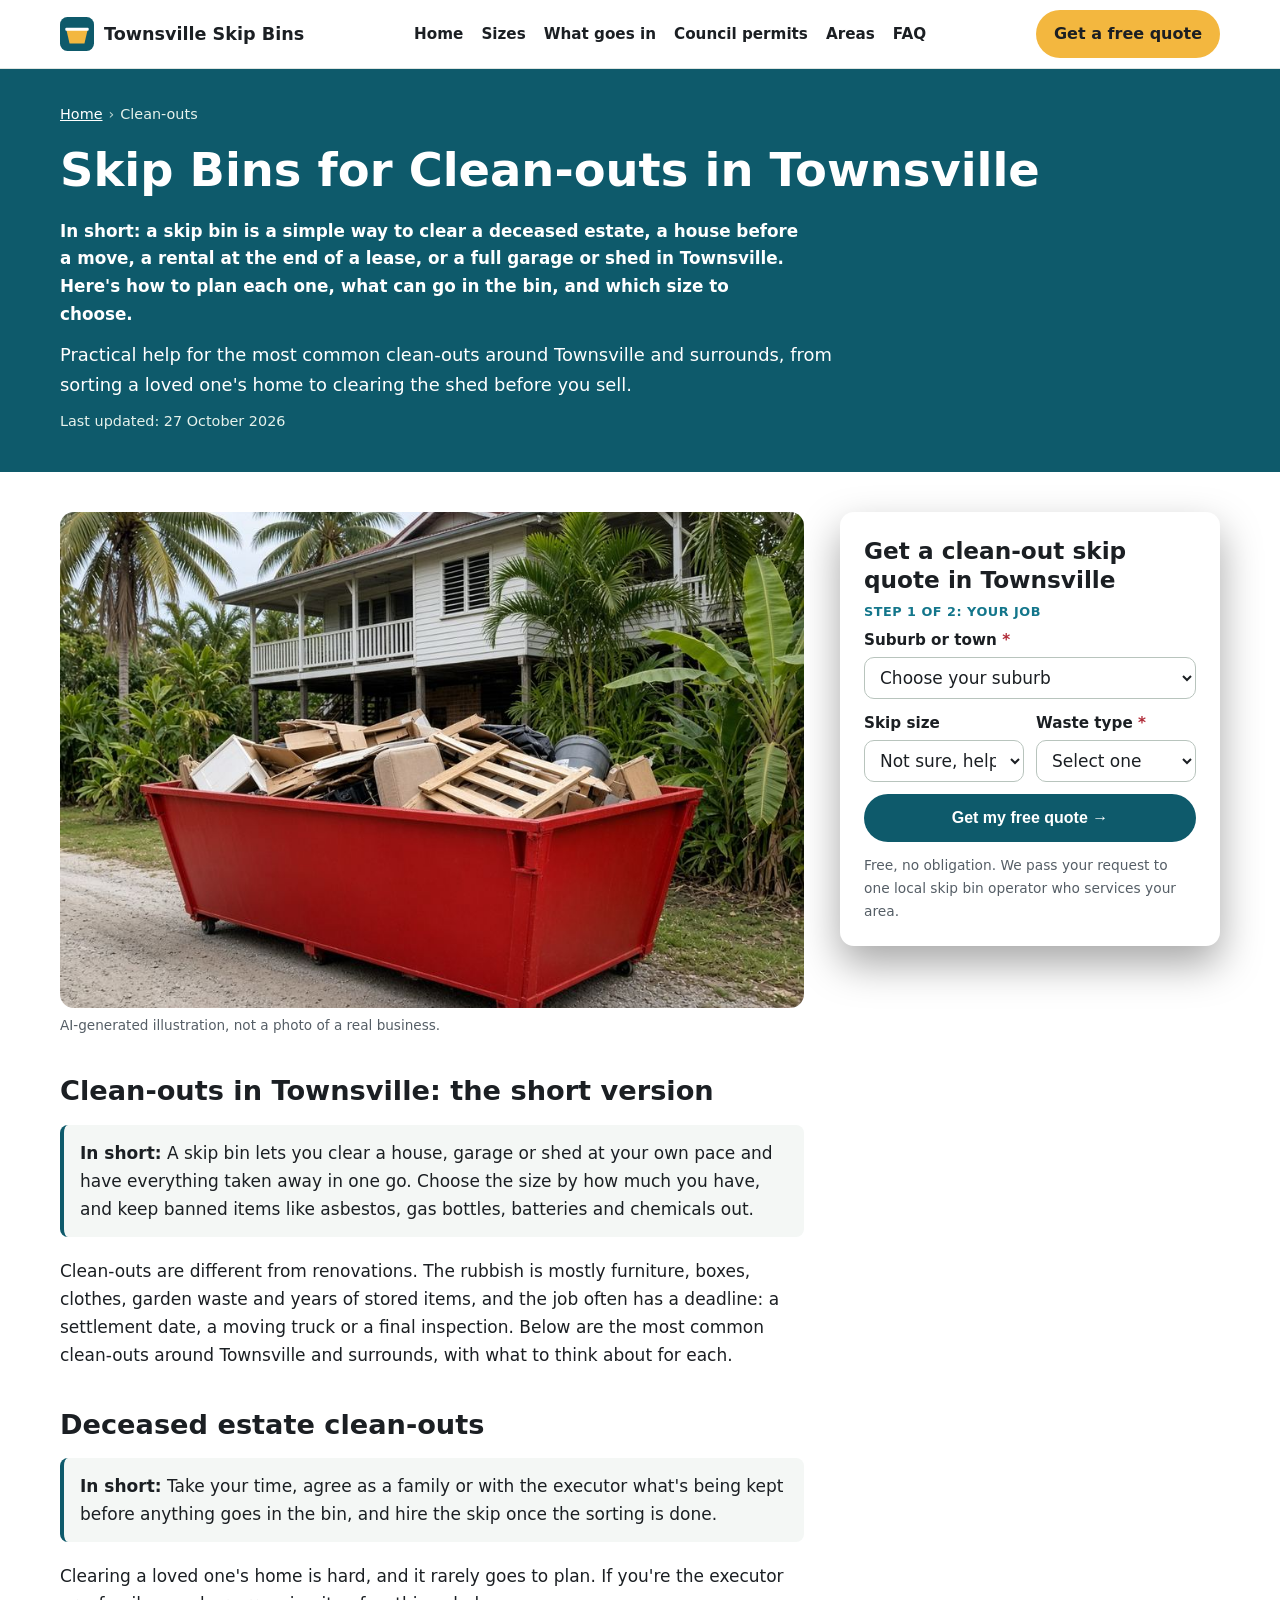
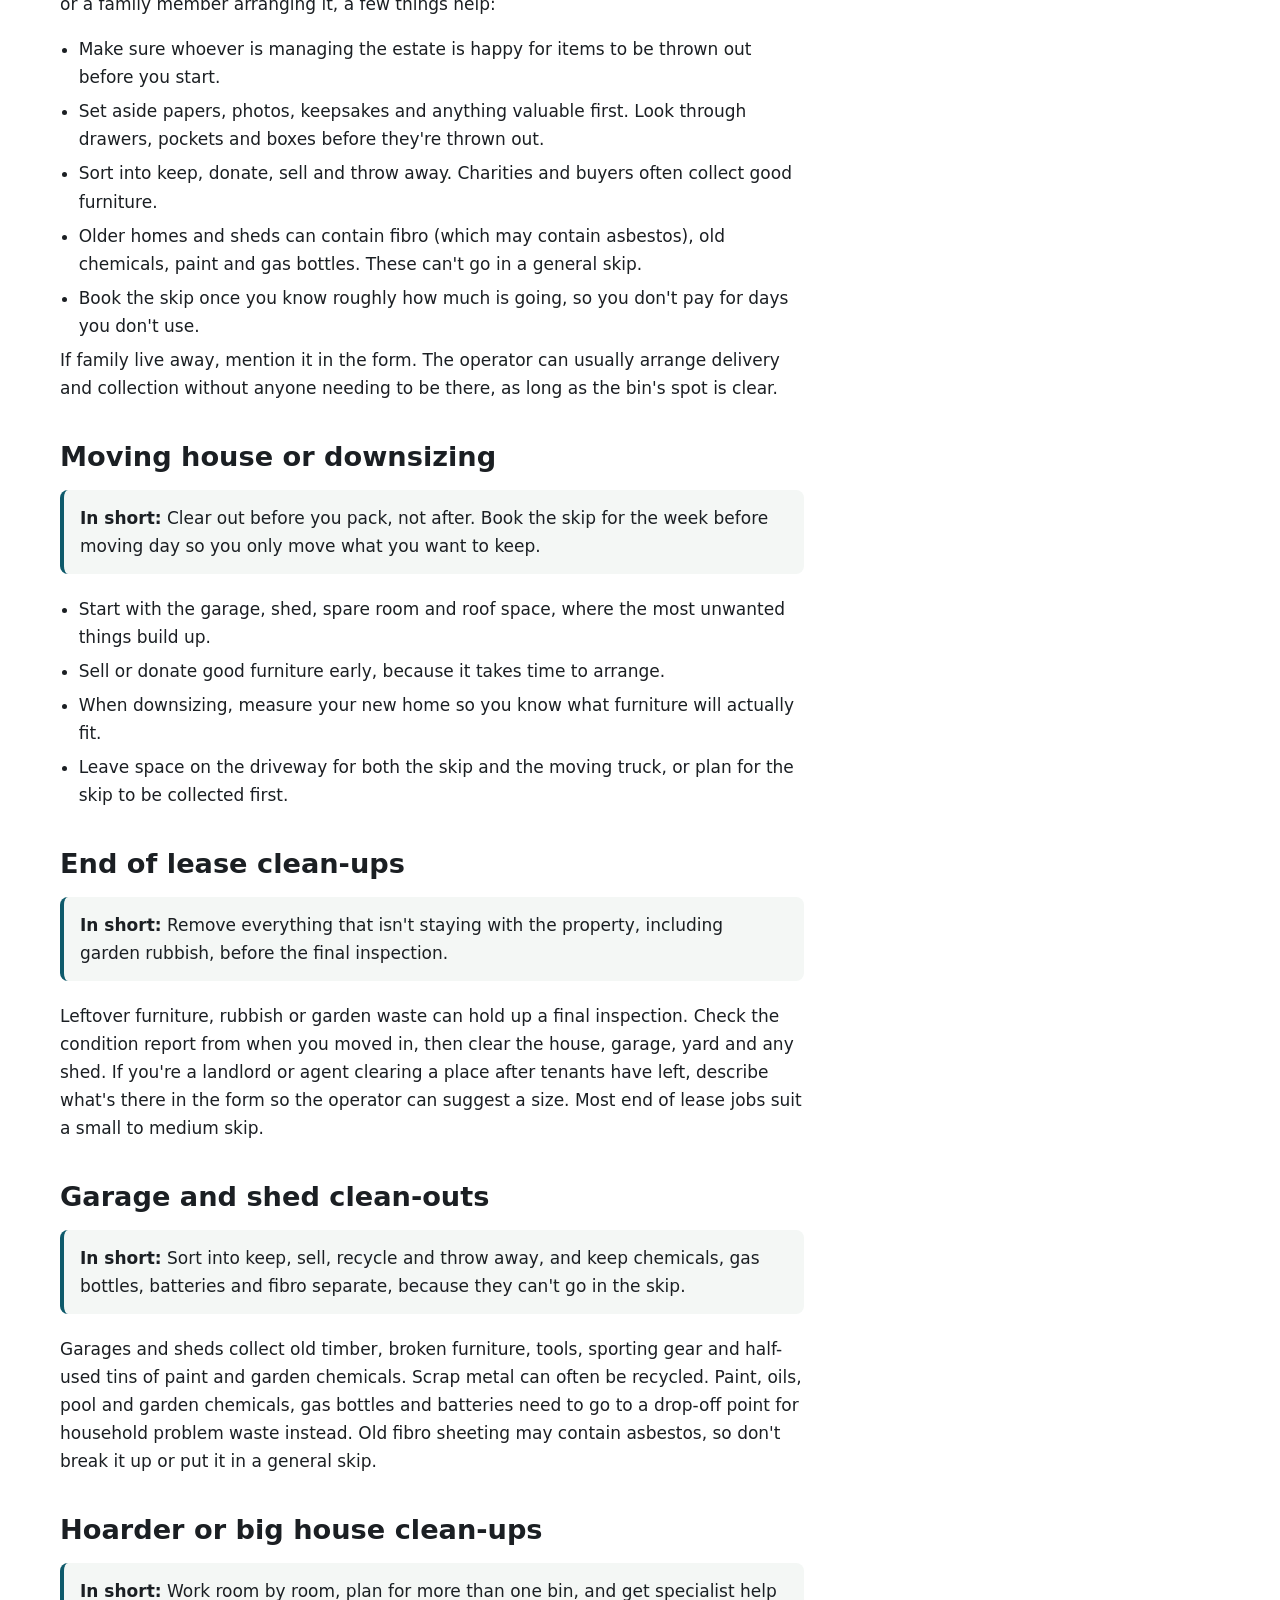
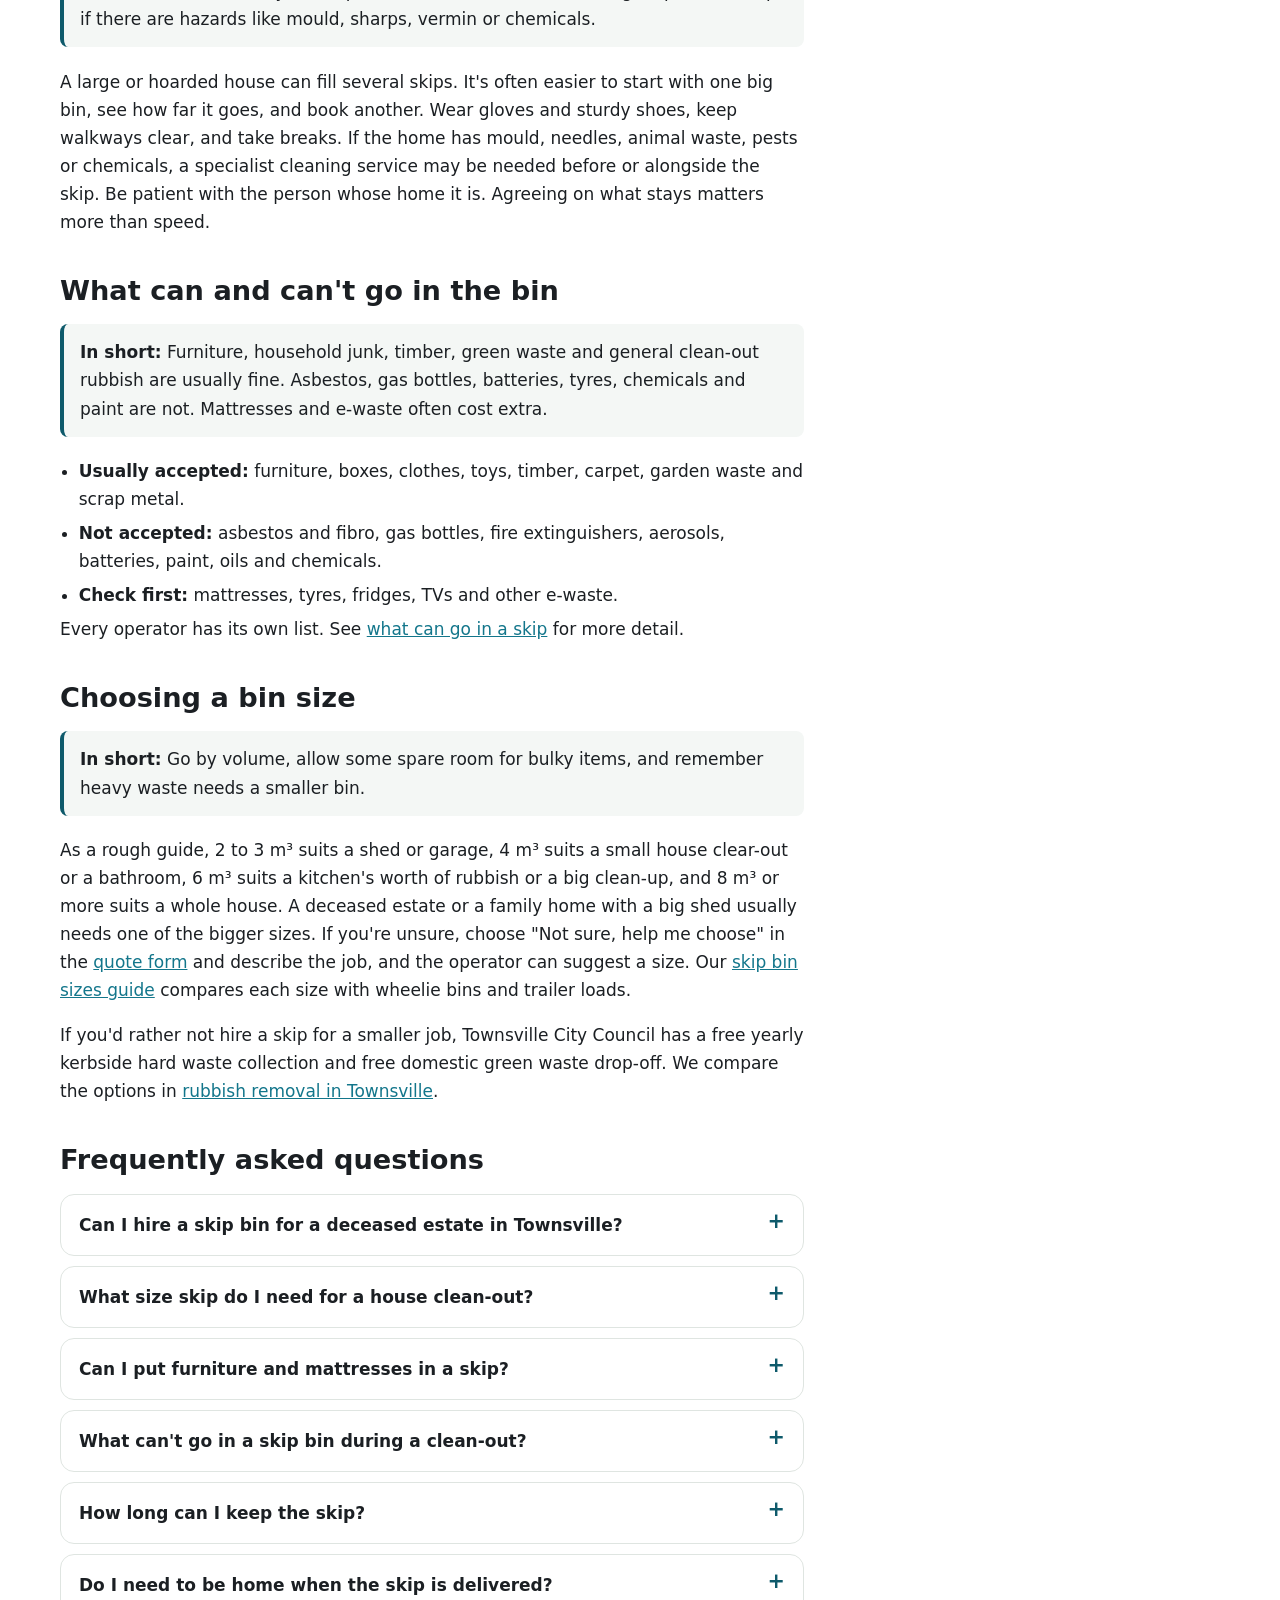
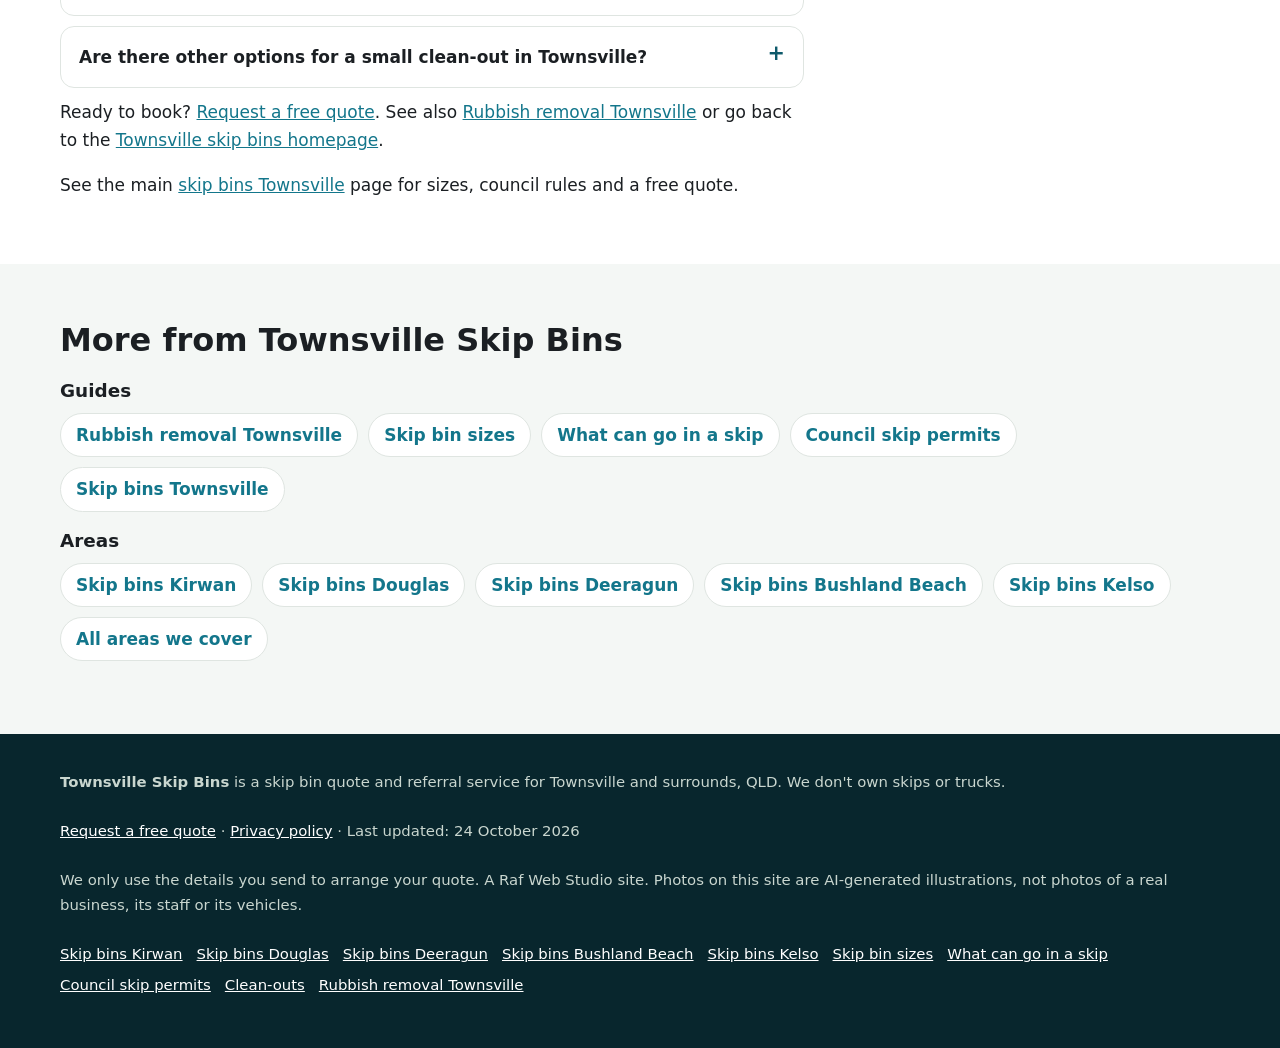
==== commit 7534ade4: "SEO batch 5: keyword link to homepage on every subpage, sitemap lastmod refresh" ====
--- a/clean-outs/index.html
+++ b/clean-outs/index.html
@@ -205,6 +205,7 @@
 <details><summary>Can I hire a skip bin for a deceased estate in Townsville?</summary><p>Yes. A skip is a common way to clear a deceased estate. Agree with the executor or family what&#x27;s being kept before anything goes in, and tell the operator if no one will be at the property for delivery or collection.</p></details><details><summary>What size skip do I need for a house clean-out?</summary><p>As a rough guide, 2 to 3 m³ suits a shed or garage, 4 m³ suits a small house clear-out or a bathroom, 6 m³ suits a kitchen&#x27;s worth of rubbish or a big clean-up, and 8 m³ or more suits a whole house. A deceased estate or a family home with a big shed usually needs one of the bigger sizes.</p></details><details><summary>Can I put furniture and mattresses in a skip?</summary><p>Furniture is usually fine. Many operators accept mattresses for an extra fee, and some don&#x27;t take them. List them in the quote form so the operator can confirm.</p></details><details><summary>What can&#x27;t go in a skip bin during a clean-out?</summary><p>Asbestos and fibro, gas bottles, fire extinguishers, aerosols, batteries, tyres, paint, oils and chemicals. Fridges, TVs and other e-waste may be refused or cost extra.</p></details><details><summary>How long can I keep the skip?</summary><p>Hire periods differ between operators. Most include a set number of days and charge for extra days. Tell the operator your dates when you request a quote.</p></details><details><summary>Do I need to be home when the skip is delivered?</summary><p>Usually not, as long as the spot for the bin is clear and the operator knows exactly where to put it. Add delivery notes in the form.</p></details><details><summary>Are there other options for a small clean-out in Townsville?</summary><p>For a small amount, booking Townsville City Council&#x27;s free yearly kerbside hard waste collection, or taking it to the Stuart Waste Facility yourself, may be enough. Our rubbish removal guide compares the options.</p></details>
 <p>Ready to book? <a href="#quote">Request a free quote</a>. See also <a href="/rubbish-removal-townsville/">Rubbish removal Townsville</a> or go back to the <a href="/">Townsville skip bins homepage</a>.</p>
 
+<p class="home-link">See the main <a href="/">skip bins Townsville</a> page for sizes, council rules and a free quote.</p>
   </article>
   <aside class="page-aside">
     <div class="hero-form-card" id="quote">
@@ -248,7 +249,7 @@
   <div class="wrap">
     <h2 id="more-h">More from Townsville Skip Bins</h2>
     <h3>Guides</h3>
-    <ul class="link-list"><li><a href="/rubbish-removal-townsville/">Rubbish removal Townsville</a></li><li><a href="/skip-bin-sizes/">Skip bin sizes</a></li><li><a href="/what-can-go-in-a-skip/">What can go in a skip</a></li><li><a href="/skip-bin-council-permit/">Council skip permits</a></li><li><a href="/">Home</a></li></ul>
+    <ul class="link-list"><li><a href="/rubbish-removal-townsville/">Rubbish removal Townsville</a></li><li><a href="/skip-bin-sizes/">Skip bin sizes</a></li><li><a href="/what-can-go-in-a-skip/">What can go in a skip</a></li><li><a href="/skip-bin-council-permit/">Council skip permits</a></li><li><a href="/">Skip bins Townsville</a></li></ul>
     <h3>Areas</h3>
     <ul class="link-list"><li><a href="/skip-bins-kirwan/">Skip bins Kirwan</a></li><li><a href="/skip-bins-douglas/">Skip bins Douglas</a></li><li><a href="/skip-bins-deeragun/">Skip bins Deeragun</a></li><li><a href="/skip-bins-bushland-beach/">Skip bins Bushland Beach</a></li><li><a href="/skip-bins-kelso/">Skip bins Kelso</a></li><li><a href="/#areas">All areas we cover</a></li></ul>
   </div>
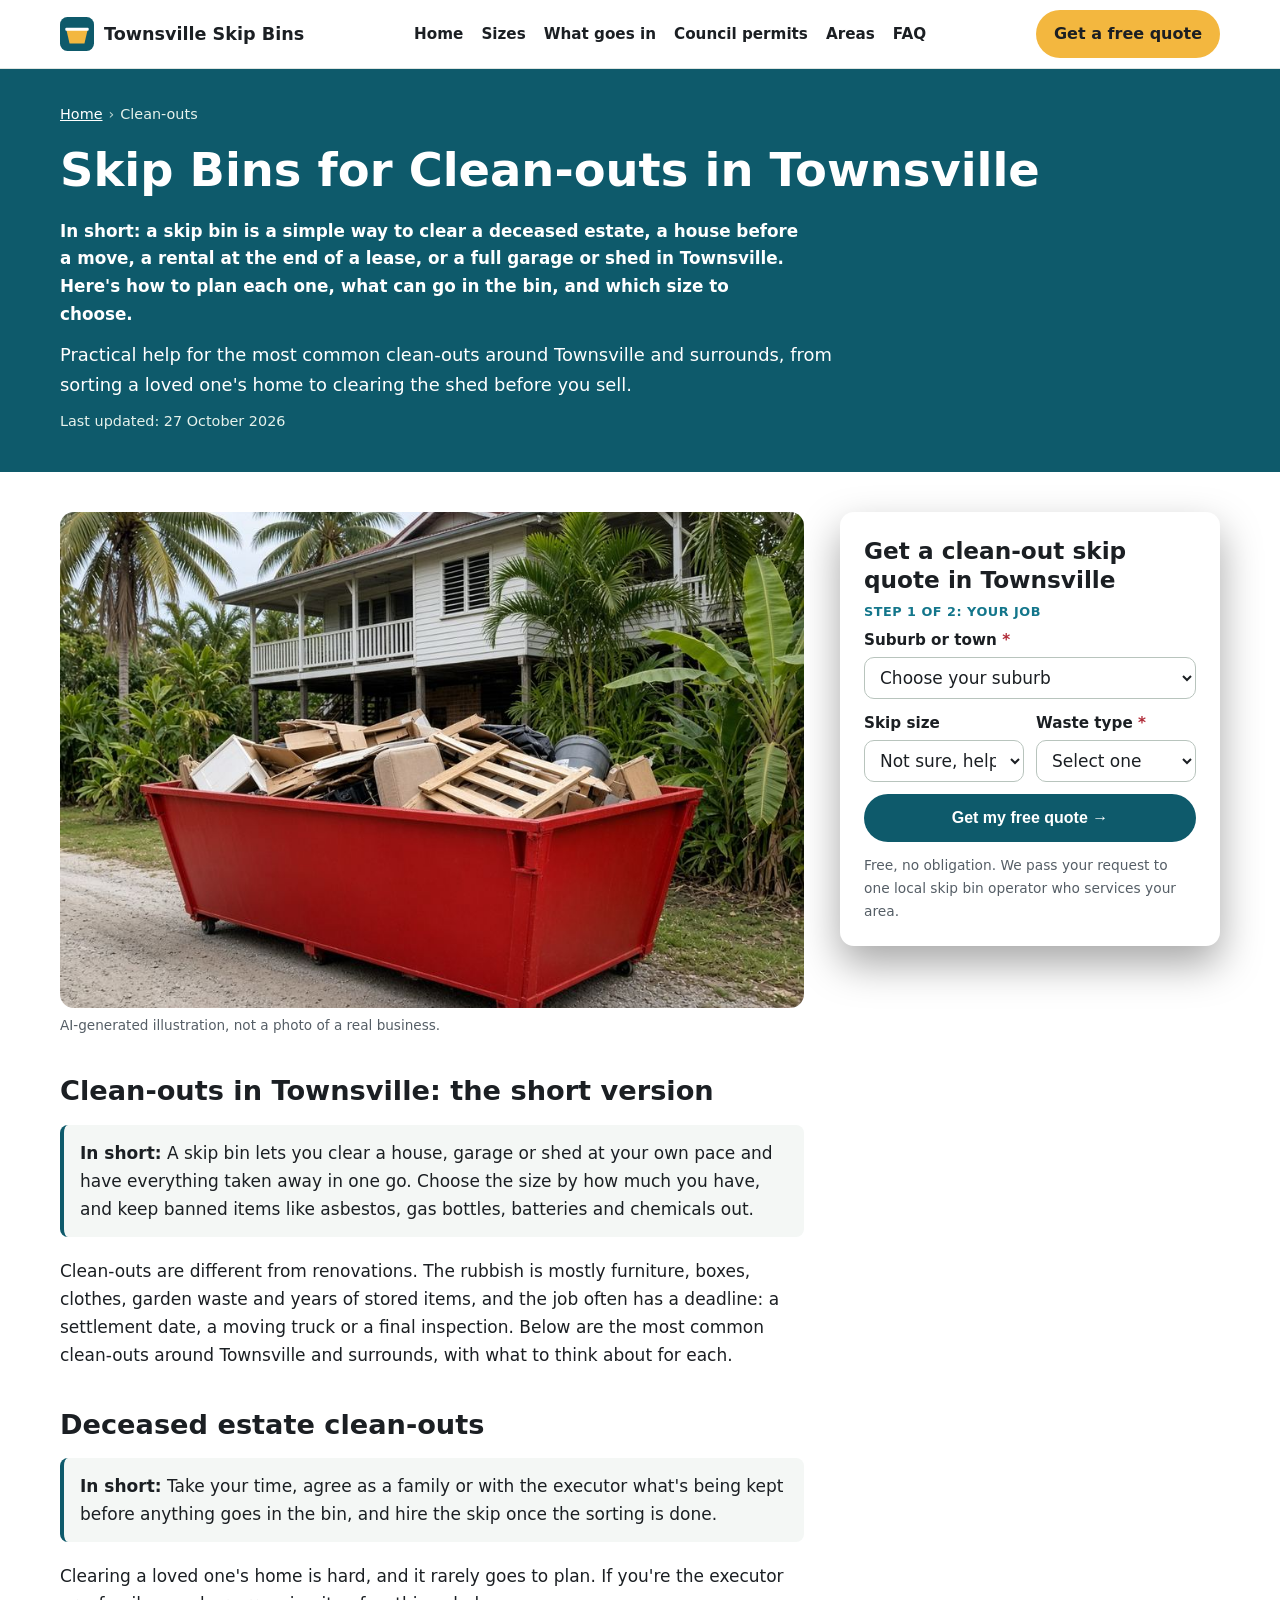
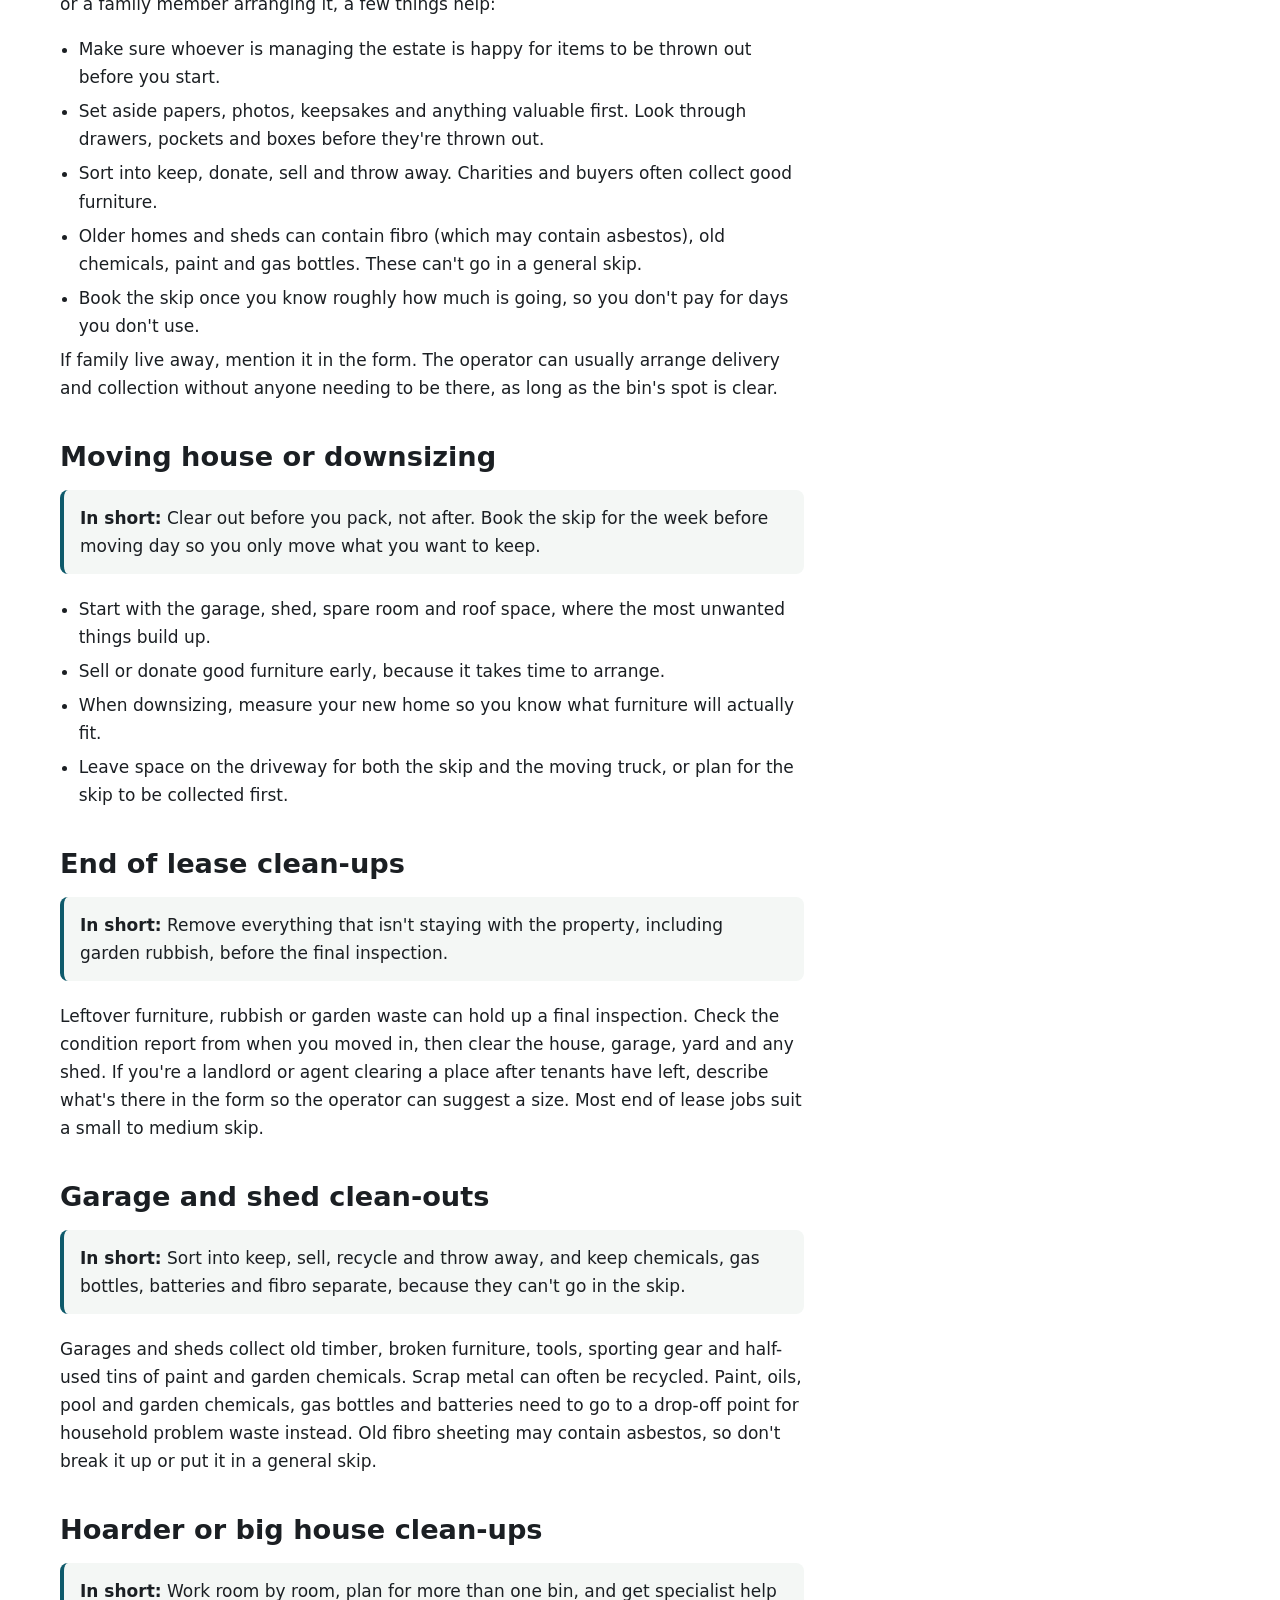
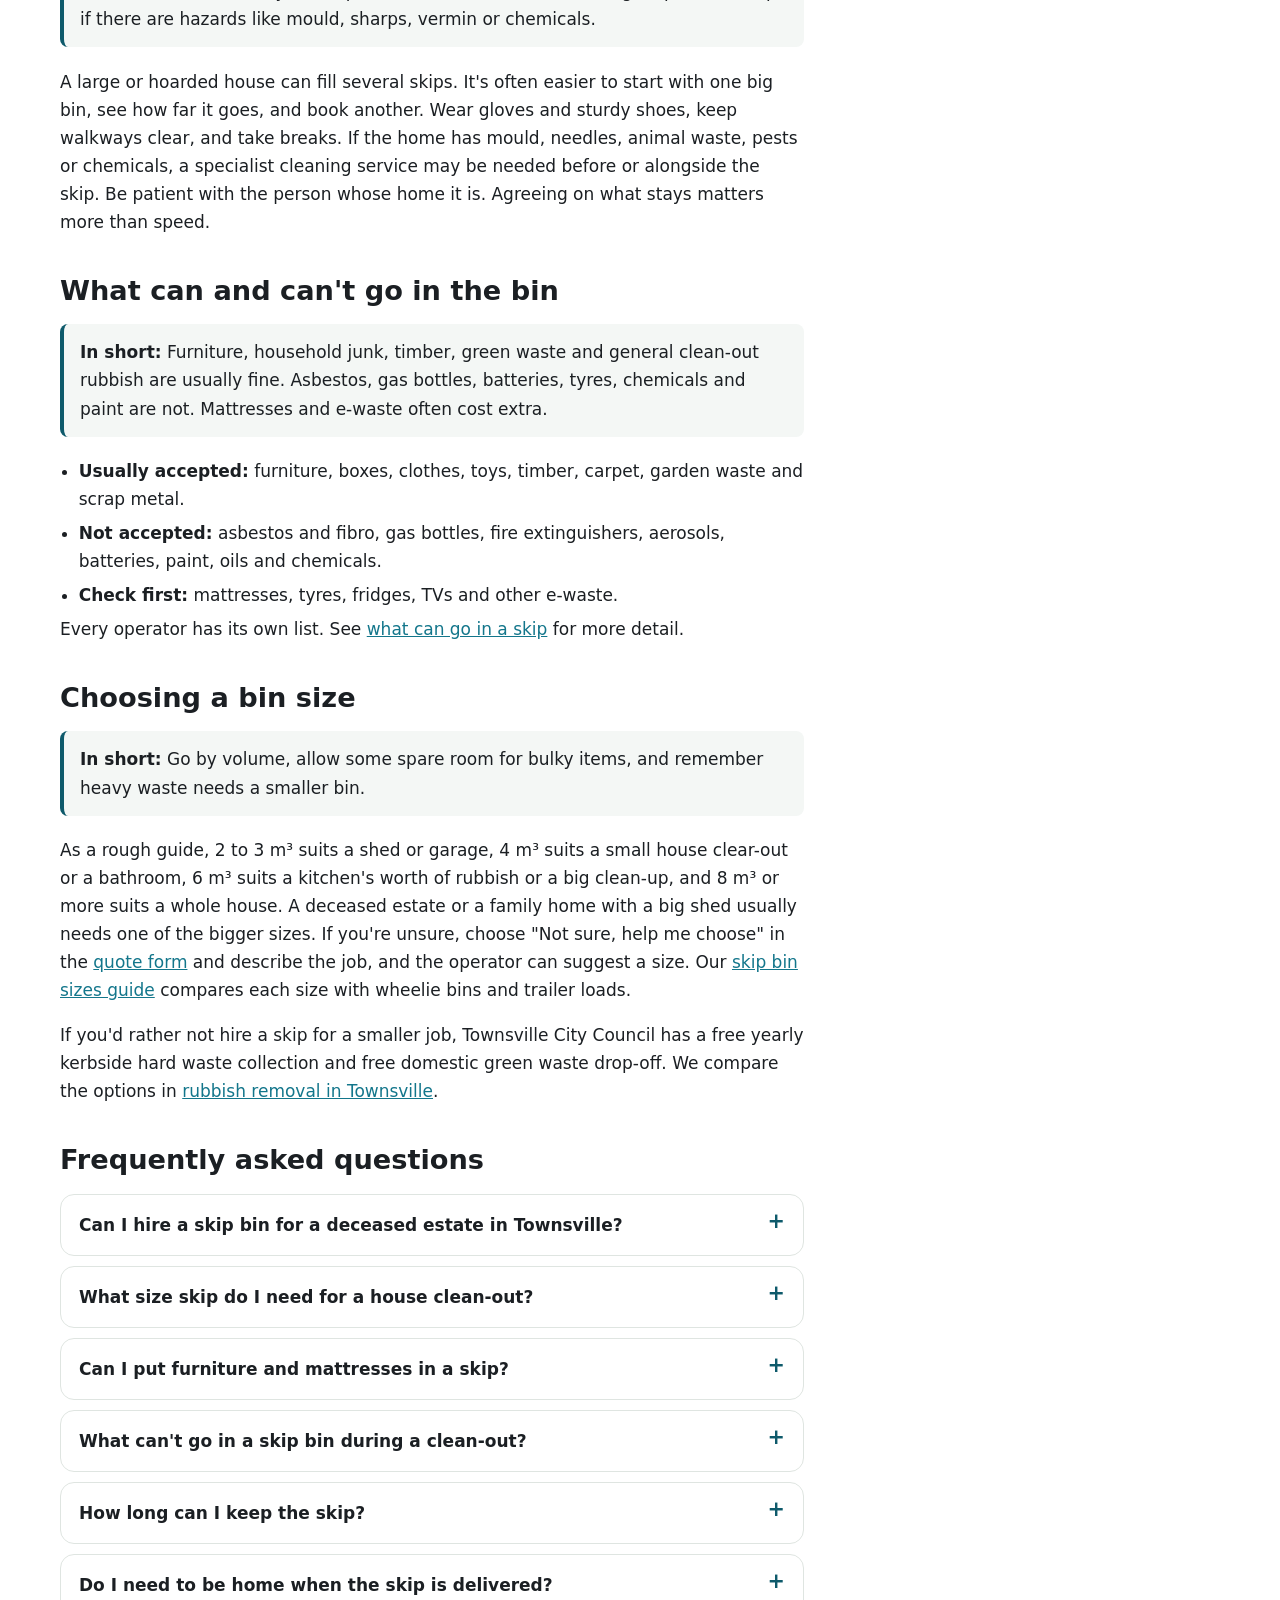
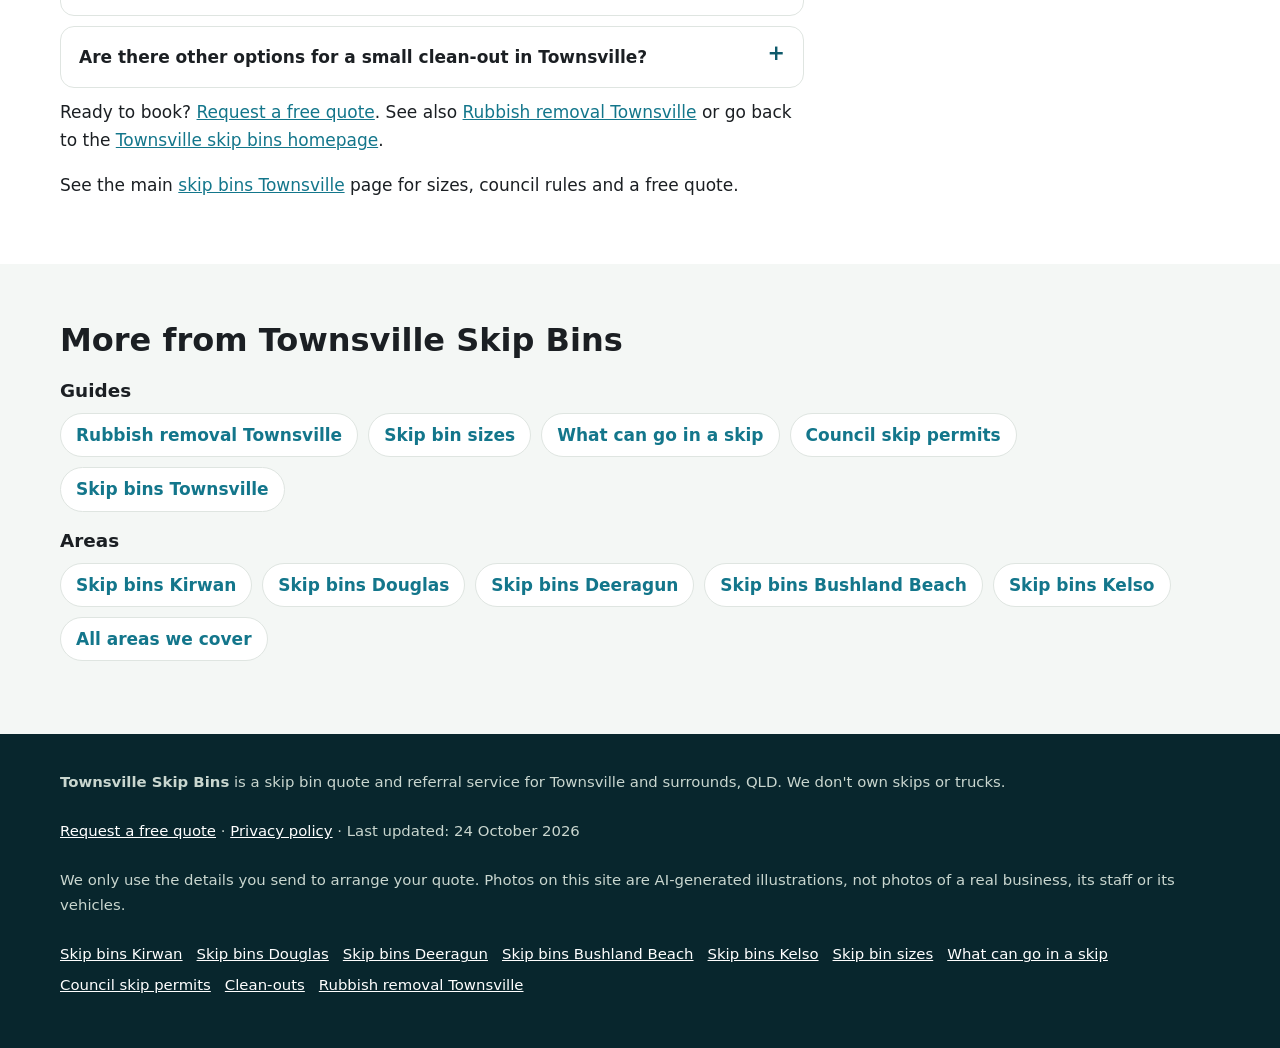
==== commit 2580aaa2: "Remove visible Raf Web Studio branding, parentOrganization schema and privacy contact email" ====
--- a/clean-outs/index.html
+++ b/clean-outs/index.html
@@ -214,7 +214,8 @@
         <input type="hidden" name="_subject" value="New quote request – townsvilleskipbins.com">
         <input type="hidden" name="_captcha" value="true">
         <input type="hidden" name="_template" value="table">
-        <input type="hidden" name="_next" value="https://townsvilleskipbins.com/thanks.html">
+        <input type="hidden" name="_next" value="https://townsvilleskipbins.com/thanks.html?lead=1">
+        <input type="hidden" name="_autoresponse" value="Thanks for your skip bin request. We&#x27;ve received it and are passing it to a local operator, who&#x27;ll be in touch shortly with availability and a price.">
         <input type="text" name="_honey" style="display:none" tabindex="-1" autocomplete="off" aria-hidden="true">
         <input type="hidden" name="source" value="townsvilleskipbins.com">
         <input type="hidden" name="page" value="/clean-outs/">
@@ -260,7 +261,7 @@
   <div class="wrap">
     <p><strong>Townsville Skip Bins</strong> is a skip bin quote and referral service for Townsville and surrounds, QLD. We don't own skips or trucks.</p>
     <p><a href="#quote">Request a free quote</a> · <a href="/privacy.html">Privacy policy</a> · Last updated: 24 October 2026</p>
-    <p>We only use the details you send to arrange your quote. A Raf Web Studio site. Photos on this site are AI-generated illustrations, not photos of a real business, its staff or its vehicles.</p>
+    <p>We only use the details you send to arrange your quote. Photos on this site are AI-generated illustrations, not photos of a real business, its staff or its vehicles.</p>
     <p class="footer-links"><a href="/skip-bins-kirwan/">Skip bins Kirwan</a> <a href="/skip-bins-douglas/">Skip bins Douglas</a> <a href="/skip-bins-deeragun/">Skip bins Deeragun</a> <a href="/skip-bins-bushland-beach/">Skip bins Bushland Beach</a> <a href="/skip-bins-kelso/">Skip bins Kelso</a> <a href="/skip-bin-sizes/">Skip bin sizes</a> <a href="/what-can-go-in-a-skip/">What can go in a skip</a> <a href="/skip-bin-council-permit/">Council skip permits</a> <a href="/clean-outs/">Clean-outs</a> <a href="/rubbish-removal-townsville/">Rubbish removal Townsville</a></p>
   </div>
 </footer>
